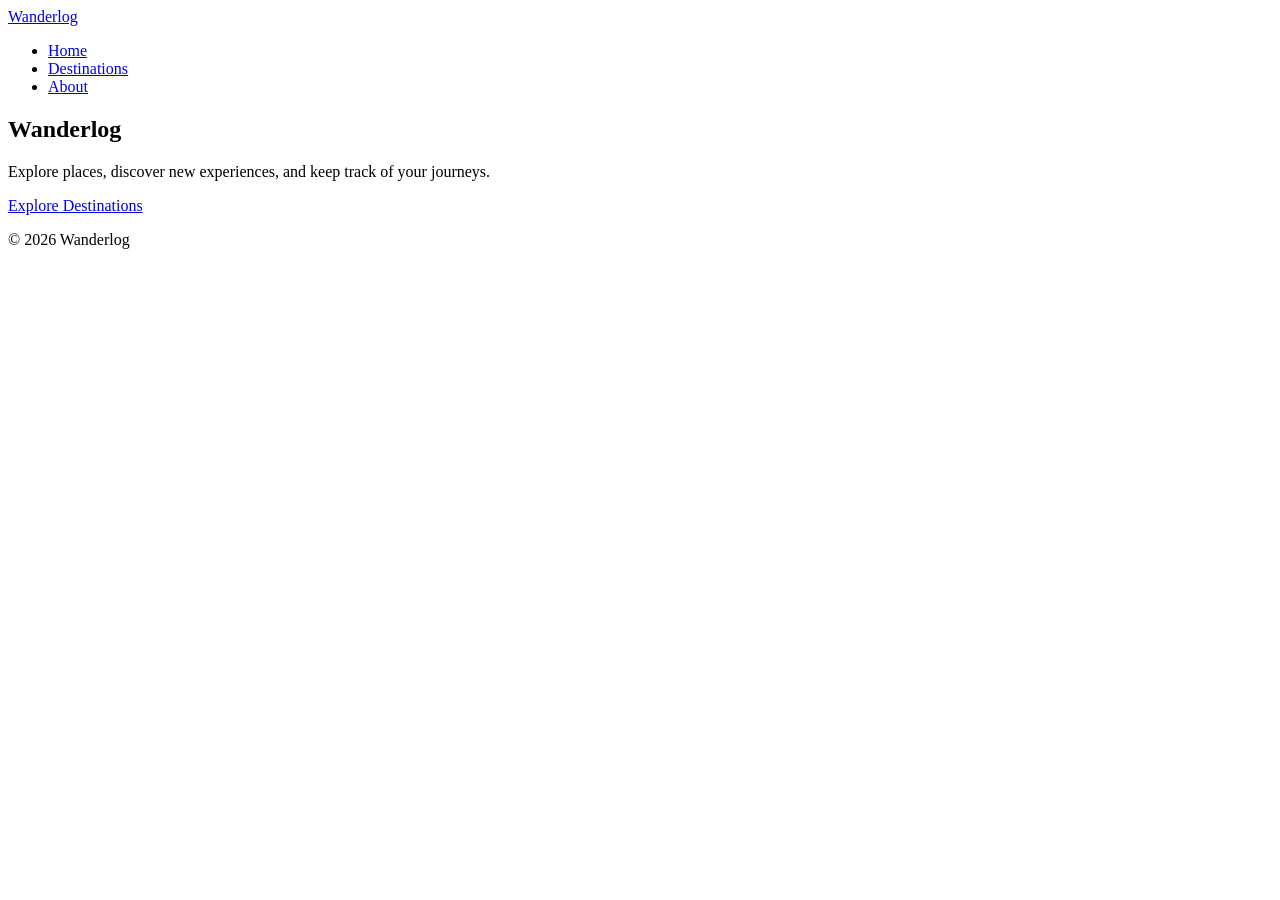
==== index.html @ 20808322 "Create semantic HTML structure" ====
<!DOCTYPE html>
<html lang="en">
<head>
    <meta charset="UTF-8">
    <meta name="viewport" content="width=device-width, initial-scale=1.0">
    <title>Wanderlog</title>

    <link rel="stylesheet" href="style.css">
</head>
<body>

    <header>
        <nav>
            <a href="#">Wanderlog</a>

            <ul>
                <li><a href="#">Home</a></li>
                <li><a href="#">Destinations</a></li>
                <li><a href="#">About</a></li>
            </ul>
        </nav>
    </header>

    <main>

        <section>
            <h1>Wanderlog</h1>

            <p>
                Explore places, discover new experiences,
                and keep track of your journeys.
            </p>

            <a href="#">Explore Destinations</a>
        </section>

    </main>

    <footer>
        <p>&copy; 2026 Wanderlog</p>
    </footer>

</body>
</html>
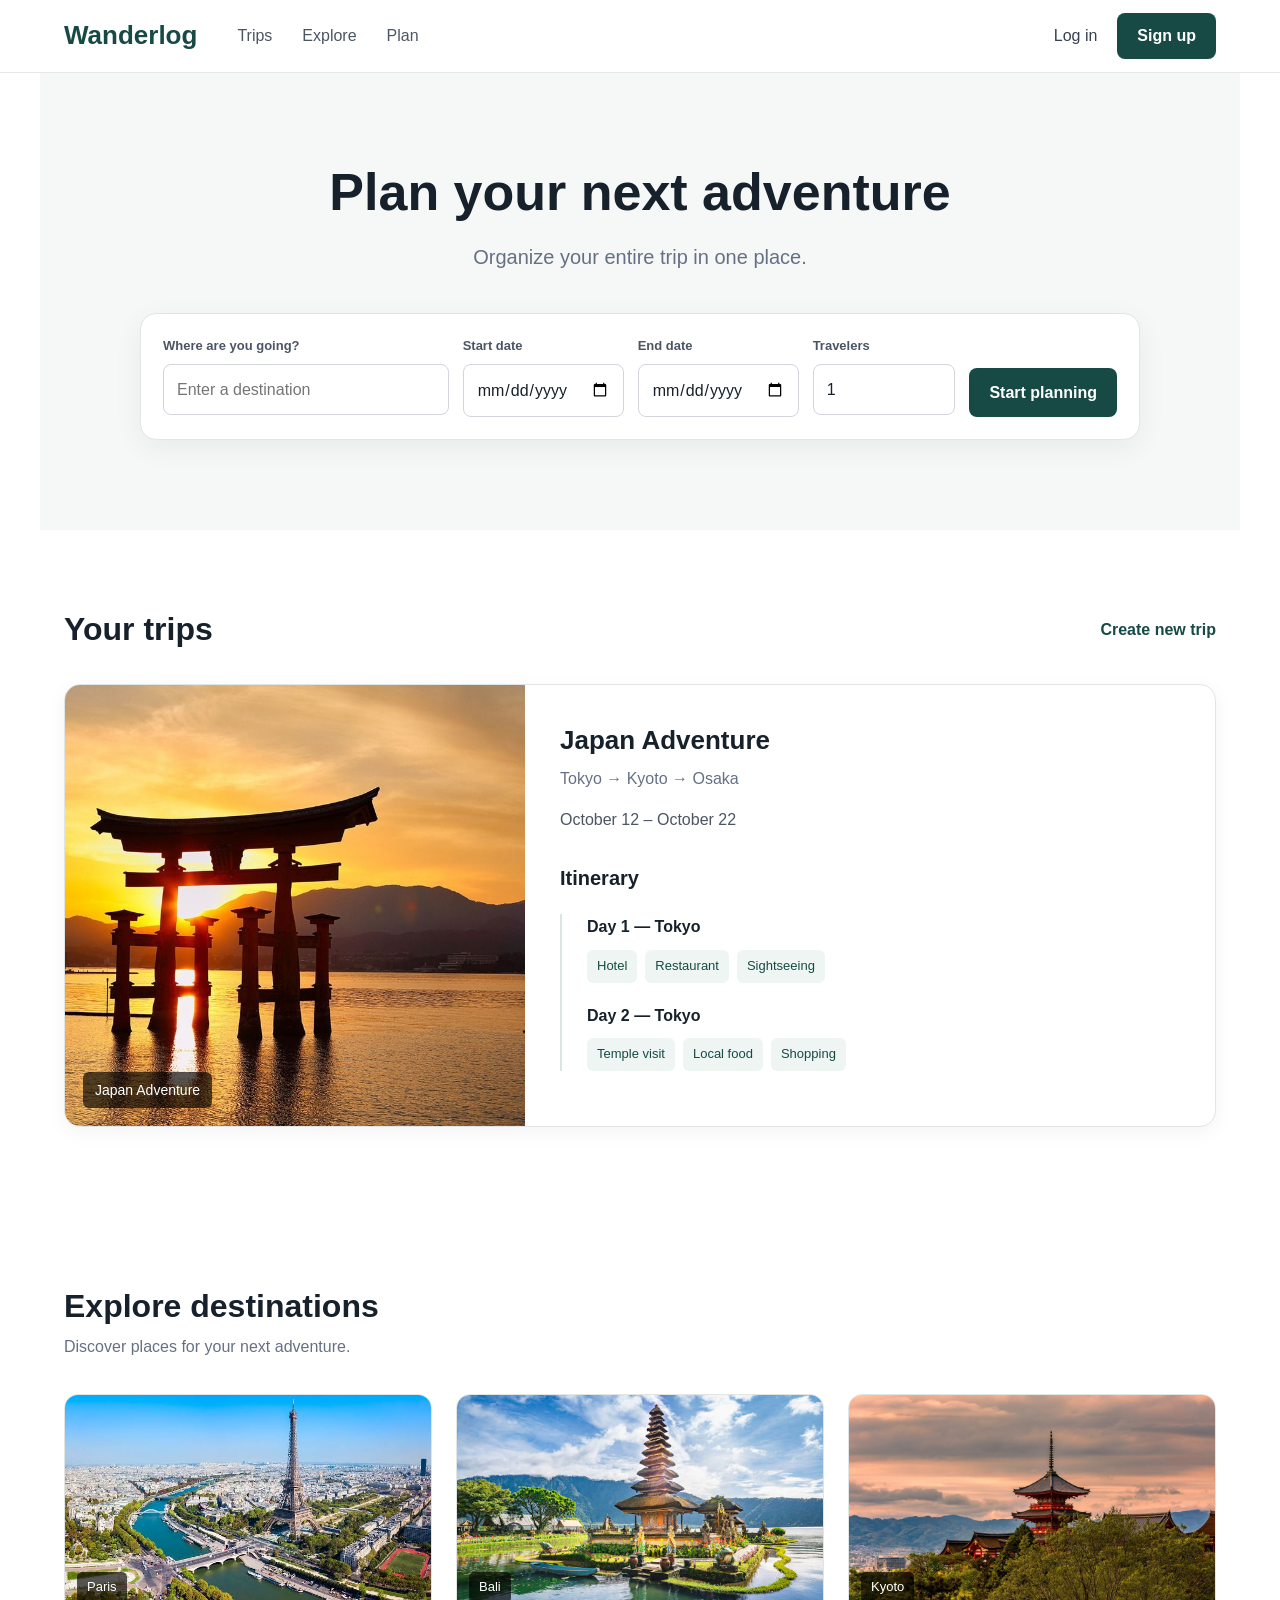
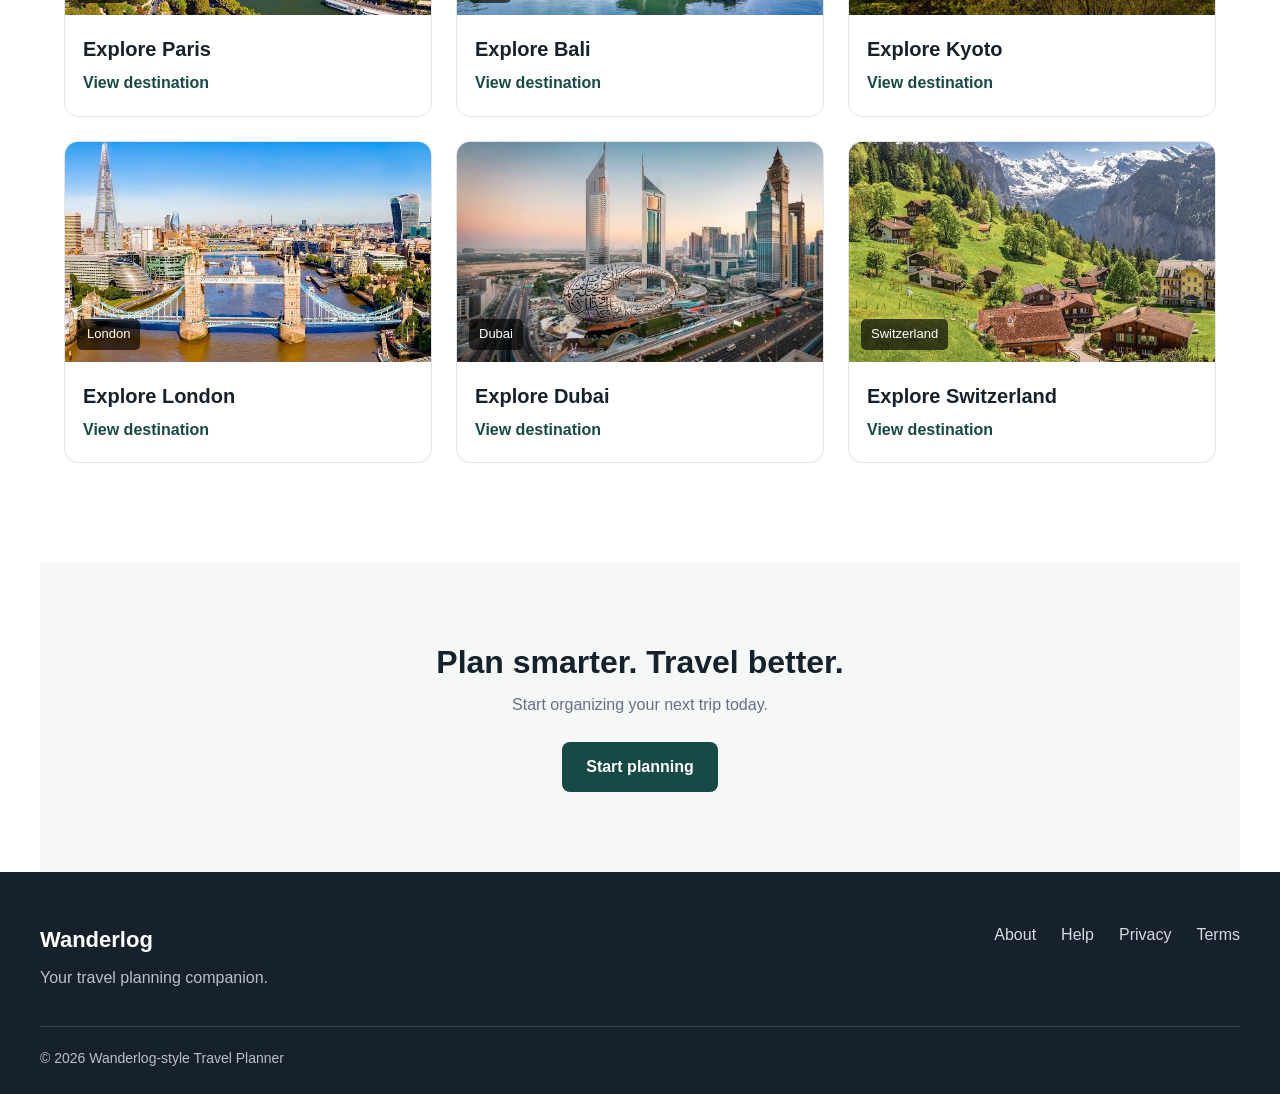
==== commit 998a3f23: "Update homepage HTML CSS and images" ====
--- a/index.html
+++ b/index.html
@@ -3,41 +3,422 @@
 <head>
     <meta charset="UTF-8">
     <meta name="viewport" content="width=device-width, initial-scale=1.0">
-    <title>Wanderlog</title>
-
+
+    <title>Wanderlog - Plan Your Next Adventure</title>
     <link rel="stylesheet" href="style.css">
 </head>
+
 <body>
 
+    <!-- ================= HEADER ================= -->
     <header>
-        <nav>
-            <a href="#">Wanderlog</a>
-
+
+        <nav aria-label="Main navigation">
+
+            <!-- Logo / Brand -->
+            <a href="/" aria-label="Wanderlog Home">
+                Wanderlog
+            </a>
+
+            <!-- Navigation Links -->
             <ul>
-                <li><a href="#">Home</a></li>
-                <li><a href="#">Destinations</a></li>
-                <li><a href="#">About</a></li>
+                <li>
+                    <a href="#trips">Trips</a>
+                </li>
+
+                <li>
+                    <a href="#explore">Explore</a>
+                </li>
+
+                <li>
+                    <a href="#plan">Plan</a>
+                </li>
             </ul>
+
+            <!-- Account Actions -->
+            <div>
+                <a href="#login">Log in</a>
+                <a href="#signup">Sign up</a>
+            </div>
+
         </nav>
+
     </header>
 
+
+    <!-- ================= MAIN CONTENT ================= -->
     <main>
 
-        <section>
-            <h1>Wanderlog</h1>
-
-            <p>
-                Explore places, discover new experiences,
-                and keep track of your journeys.
-            </p>
-
-            <a href="#">Explore Destinations</a>
+        <!-- ================= HERO / TRIP PLANNER ================= -->
+        <section id="plan" aria-labelledby="hero-heading">
+
+            <header>
+                <h1 id="hero-heading">
+                    Plan your next adventure
+                </h1>
+
+                <p>
+                    Organize your entire trip in one place.
+                </p>
+            </header>
+
+
+            <!-- Trip Search / Planning Form -->
+            <form action="#" method="get">
+
+                <div>
+                    <label for="destination">
+                        Where are you going?
+                    </label>
+
+                    <input
+                        type="text"
+                        id="destination"
+                        name="destination"
+                        placeholder="Enter a destination"
+                    >
+                </div>
+
+
+                <div>
+                    <label for="start-date">
+                        Start date
+                    </label>
+
+                    <input
+                        type="date"
+                        id="start-date"
+                        name="start-date"
+                    >
+                </div>
+
+
+                <div>
+                    <label for="end-date">
+                        End date
+                    </label>
+
+                    <input
+                        type="date"
+                        id="end-date"
+                        name="end-date"
+                    >
+                </div>
+
+
+                <div>
+                    <label for="travelers">
+                        Travelers
+                    </label>
+
+                    <input
+                        type="number"
+                        id="travelers"
+                        name="travelers"
+                        min="1"
+                        value="1"
+                    >
+                </div>
+
+
+                <button type="submit">
+                    Start planning
+                </button>
+
+            </form>
+
         </section>
 
+
+        <!-- ================= YOUR TRIPS ================= -->
+        <section id="trips" aria-labelledby="trips-heading">
+
+            <header>
+                <h2 id="trips-heading">
+                    Your trips
+                </h2>
+
+                <a href="#create-trip">
+                    Create new trip
+                </a>
+            </header>
+
+
+            <!-- Trip -->
+            <article>
+
+                <figure>
+                    <img src="japan.jpg" alt="Scenic view of Japan">
+
+                    <figcaption>
+                        Japan Adventure
+                    </figcaption>
+                </figure>
+
+
+                <div>
+
+                    <header>
+                        <h3>
+                            Japan Adventure
+                        </h3>
+
+                        <p>
+                            Tokyo → Kyoto → Osaka
+                        </p>
+                    </header>
+
+
+                    <p>
+                        October 12 – October 22
+                    </p>
+
+
+                    <!-- Itinerary -->
+                    <section aria-labelledby="itinerary-heading">
+
+                        <h4 id="itinerary-heading">
+                            Itinerary
+                        </h4>
+
+
+                        <ol>
+
+                            <li>
+                                <article>
+
+                                    <header>
+                                        <h5>
+                                            Day 1 — Tokyo
+                                        </h5>
+                                    </header>
+
+                                    <ul>
+                                        <li>Hotel</li>
+                                        <li>Restaurant</li>
+                                        <li>Sightseeing</li>
+                                    </ul>
+
+                                </article>
+                            </li>
+
+
+                            <li>
+                                <article>
+
+                                    <header>
+                                        <h5>
+                                            Day 2 — Tokyo
+                                        </h5>
+                                    </header>
+
+                                    <ul>
+                                        <li>Temple visit</li>
+                                        <li>Local food</li>
+                                        <li>Shopping</li>
+                                    </ul>
+
+                                </article>
+                            </li>
+
+                        </ol>
+
+                    </section>
+
+                </div>
+
+            </article>
+
+        </section>
+
+
+        <!-- ================= EXPLORE DESTINATIONS ================= -->
+        <section id="explore" aria-labelledby="explore-heading">
+
+            <header>
+                <h2 id="explore-heading">
+                    Explore destinations
+                </h2>
+
+                <p>
+                    Discover places for your next adventure.
+                </p>
+            </header>
+
+
+            <!-- Destination Cards -->
+            <div>
+
+                <article>
+
+                    <figure>
+                        <img
+                            src="paris.jpeg"
+                            alt="Eiffel Tower in Paris"
+                        >
+
+                        <figcaption>
+                            Paris
+                        </figcaption>
+                    </figure>
+
+                    <h3>
+                        Explore Paris
+                    </h3>
+
+                    <a href="#paris">
+                        View destination
+                    </a>
+
+                </article>
+
+
+                <article>
+
+                    <figure>
+                        <img
+                            src="bali.jpg"
+                            alt="Beach scenery in Bali"
+                        >
+
+                        <figcaption>
+                            Bali
+                        </figcaption>
+                    </figure>
+
+                    <h3>
+                        Explore Bali
+                    </h3>
+
+                    <a href="#bali">
+                        View destination
+                    </a>
+
+                </article>
+
+
+                <article>
+
+                    <figure>
+                        <img
+                            src="kyoto.webp"
+                            alt="Traditional scenery in Kyoto"
+                        >
+
+                        <figcaption>
+                            Kyoto
+                        </figcaption>
+                    </figure>
+
+                    <h3>
+                        Explore Kyoto
+                    </h3>
+
+                    <a href="#kyoto">
+                        View destination
+                    </a>
+
+                </article>
+
+                <article>
+                    <figure>
+                        <img src="london.jpeg" alt="London city">
+                        <figcaption>London</figcaption>
+                    </figure>
+                    <h3>Explore London</h3>
+                    <a href="#london">View destination</a>
+                </article>
+
+                <article>
+                    <figure>
+                        <img src="dubai.jpeg" alt="Dubai skyline">
+                        <figcaption>Dubai</figcaption>
+                    </figure>
+                    <h3>Explore Dubai</h3>
+                    <a href="#dubai">View destination</a>
+                </article>
+
+                <article>
+                    <figure>
+                        <img src="switzerland.jpeg" alt="Swiss mountains">
+                        <figcaption>Switzerland</figcaption>
+                    </figure>
+                    <h3>Explore Switzerland</h3>
+                    <a href="#switzerland">View destination</a>
+                </article>
+
+            </div>
+
+        </section>
+
+
+        <!-- ================= CALL TO ACTION ================= -->
+        <section aria-labelledby="cta-heading">
+
+            <header>
+                <h2 id="cta-heading">
+                    Plan smarter. Travel better.
+                </h2>
+
+                <p>
+                    Start organizing your next trip today.
+                </p>
+            </header>
+
+            <a href="#plan">
+                Start planning
+            </a>
+
+        </section>
+
     </main>
 
+
+    <!-- ================= FOOTER ================= -->
     <footer>
-        <p>&copy; 2026 Wanderlog</p>
+
+        <div>
+
+            <section aria-labelledby="footer-about">
+                <h2 id="footer-about">
+                    Wanderlog
+                </h2>
+
+                <p>
+                    Your travel planning companion.
+                </p>
+            </section>
+
+
+            <nav aria-label="Footer navigation">
+
+                <ul>
+                    <li>
+                        <a href="#about">About</a>
+                    </li>
+
+                    <li>
+                        <a href="#help">Help</a>
+                    </li>
+
+                    <li>
+                        <a href="#privacy">Privacy</a>
+                    </li>
+
+                    <li>
+                        <a href="#terms">Terms</a>
+                    </li>
+                </ul>
+
+            </nav>
+
+        </div>
+
+
+        <p>
+            &copy; 2026 Wanderlog-style Travel Planner
+        </p>
+
     </footer>
 
 </body>
--- a/style.css
+++ b/style.css
@@ -0,0 +1,633 @@
+/* =========================================
+   RESET & GLOBAL STYLES
+========================================= */
+
+* {
+    margin: 0;
+    padding: 0;
+    box-sizing: border-box;
+}
+
+html {
+    scroll-behavior: smooth;
+}
+
+body {
+    font-family: Arial, Helvetica, sans-serif;
+    line-height: 1.6;
+    color: #17212b;
+    background-color: #ffffff;
+}
+
+a {
+    color: inherit;
+    text-decoration: none;
+}
+
+img {
+    display: block;
+    width: 100%;
+}
+
+ul,
+ol {
+    list-style: none;
+}
+
+button,
+input {
+    font: inherit;
+}
+
+
+/* =========================================
+   HEADER
+========================================= */
+
+body > header {
+    border-bottom: 1px solid #e5e7eb;
+    background-color: #ffffff;
+}
+
+body > header nav {
+    max-width: 1200px;
+    margin: 0 auto;
+    min-height: 72px;
+
+    display: flex;
+    align-items: center;
+    gap: 40px;
+
+    padding: 0 24px;
+}
+
+body > header nav > a:first-child {
+    font-size: 26px;
+    font-weight: 700;
+    color: #174a45;
+}
+
+body > header nav ul {
+    display: flex;
+    gap: 30px;
+    margin-right: auto;
+}
+
+body > header nav ul a {
+    color: #4b5563;
+    font-weight: 500;
+}
+
+body > header nav ul a:hover {
+    color: #174a45;
+}
+
+body > header nav > div {
+    display: flex;
+    align-items: center;
+    gap: 20px;
+}
+
+body > header nav > div a:first-child {
+    color: #374151;
+    font-weight: 500;
+}
+
+body > header nav > div a:last-child {
+    background-color: #174a45;
+    color: white;
+
+    padding: 10px 20px;
+    border-radius: 8px;
+
+    font-weight: 600;
+}
+
+body > header nav > div a:last-child:hover {
+    background-color: #103a36;
+}
+
+
+/* =========================================
+   MAIN
+========================================= */
+
+main {
+    max-width: 1200px;
+    margin: 0 auto;
+}
+
+main > section {
+    padding: 80px 24px;
+}
+
+
+/* =========================================
+   HERO SECTION
+========================================= */
+
+#plan {
+    text-align: center;
+    background-color: #f5f8f7;
+
+    margin-top: 0;
+    max-width: none;
+    padding: 90px 24px;
+}
+
+#plan > header {
+    max-width: 700px;
+    margin: 0 auto 40px;
+}
+
+#hero-heading {
+    font-size: 52px;
+    line-height: 1.15;
+    margin-bottom: 18px;
+    color: #17212b;
+}
+
+#plan > header p {
+    font-size: 20px;
+    color: #667085;
+}
+
+
+/* =========================================
+   PLANNER FORM
+========================================= */
+
+#plan form {
+    max-width: 1000px;
+    margin: 0 auto;
+
+    background-color: #ffffff;
+    border: 1px solid #e1e5e4;
+    border-radius: 16px;
+
+    padding: 22px;
+
+    display: grid;
+    grid-template-columns: 2fr 1fr 1fr 1fr auto;
+    gap: 14px;
+
+    text-align: left;
+
+    box-shadow: 0 8px 30px rgba(0, 0, 0, 0.06);
+}
+
+#plan form > div {
+    display: flex;
+    flex-direction: column;
+    gap: 7px;
+}
+
+#plan label {
+    font-size: 13px;
+    font-weight: 600;
+    color: #4b5563;
+}
+
+#plan input {
+    width: 100%;
+    border: 1px solid #d1d5db;
+    border-radius: 8px;
+
+    padding: 12px 13px;
+
+    background-color: #ffffff;
+    color: #17212b;
+
+    outline: none;
+}
+
+#plan input:focus {
+    border-color: #174a45;
+}
+
+#plan button {
+    align-self: end;
+
+    border: none;
+    border-radius: 8px;
+
+    padding: 12px 20px;
+
+    background-color: #174a45;
+    color: #ffffff;
+
+    font-weight: 600;
+    cursor: pointer;
+}
+
+#plan button:hover {
+    background-color: #103a36;
+}
+
+
+/* =========================================
+   SECTION HEADERS
+========================================= */
+
+#trips > header,
+#explore > header {
+    display: flex;
+    justify-content: space-between;
+    align-items: center;
+
+    margin-bottom: 35px;
+}
+
+#trips h2,
+#explore h2,
+#cta-heading {
+    font-size: 32px;
+    line-height: 1.2;
+}
+
+#trips > header a {
+    color: #174a45;
+    font-weight: 600;
+}
+
+
+/* =========================================
+   YOUR TRIP CARD
+========================================= */
+
+#trips > article {
+    display: grid;
+    grid-template-columns: 40% 60%;
+
+    overflow: hidden;
+
+    background-color: #ffffff;
+
+    border: 1px solid #e1e5e4;
+    border-radius: 16px;
+
+    box-shadow: 0 5px 20px rgba(0, 0, 0, 0.05);
+}
+
+#trips figure {
+    height: 100%;
+    min-height: 350px;
+    position: relative;
+}
+
+#trips figure img {
+    height: 100%;
+    object-fit: cover;
+}
+
+#trips figure figcaption {
+    position: absolute;
+    bottom: 18px;
+    left: 18px;
+
+    background-color: rgba(0, 0, 0, 0.65);
+    color: #ffffff;
+
+    padding: 7px 12px;
+    border-radius: 6px;
+
+    font-size: 14px;
+}
+
+
+/* Trip information */
+
+#trips > article > div {
+    padding: 35px;
+}
+
+#trips h3 {
+    font-size: 26px;
+    margin-bottom: 5px;
+}
+
+#trips > article > div > header p {
+    color: #667085;
+}
+
+#trips > article > div > p {
+    margin-top: 15px;
+    color: #4b5563;
+}
+
+
+/* =========================================
+   ITINERARY
+========================================= */
+
+#trips section {
+    margin-top: 30px;
+}
+
+#trips h4 {
+    font-size: 20px;
+    margin-bottom: 20px;
+}
+
+#trips ol {
+    border-left: 2px solid #dce5e2;
+    padding-left: 25px;
+}
+
+#trips ol > li {
+    margin-bottom: 20px;
+}
+
+#trips h5 {
+    font-size: 16px;
+    margin-bottom: 10px;
+}
+
+#trips ol ul {
+    display: flex;
+    flex-wrap: wrap;
+    gap: 8px;
+}
+
+#trips ol ul li {
+    background-color: #eef5f3;
+    color: #174a45;
+
+    padding: 6px 10px;
+    border-radius: 6px;
+
+    font-size: 13px;
+}
+
+
+/* =========================================
+   EXPLORE DESTINATIONS
+========================================= */
+
+#explore > header {
+    display: block;
+}
+
+#explore > header p {
+    margin-top: 8px;
+    color: #667085;
+}
+
+#explore > div {
+    display: grid;
+    grid-template-columns: repeat(3, 1fr);
+    gap: 24px;
+}
+
+#explore article {
+    overflow: hidden;
+
+    background-color: #ffffff;
+
+    border: 1px solid #e1e5e4;
+    border-radius: 14px;
+
+    transition: transform 0.2s ease, box-shadow 0.2s ease;
+}
+
+#explore article:hover {
+    transform: translateY(-5px);
+
+    box-shadow: 0 10px 25px rgba(0, 0, 0, 0.08);
+}
+
+#explore figure {
+    height: 220px;
+    position: relative;
+}
+
+#explore figure img {
+    height: 100%;
+    object-fit: cover;
+}
+
+#explore figure figcaption {
+    position: absolute;
+    bottom: 12px;
+    left: 12px;
+
+    background-color: rgba(0, 0, 0, 0.65);
+    color: #ffffff;
+
+    padding: 5px 10px;
+    border-radius: 5px;
+
+    font-size: 13px;
+}
+
+#explore article h3 {
+    padding: 18px 18px 5px;
+    font-size: 20px;
+}
+
+#explore article a {
+    display: inline-block;
+
+    margin: 0 18px 20px;
+
+    color: #174a45;
+    font-weight: 600;
+}
+
+
+/* =========================================
+   CALL TO ACTION
+========================================= */
+
+main > section[aria-labelledby="cta-heading"] {
+    text-align: center;
+
+    background-color: #f5f8f7;
+
+    margin-top: 20px;
+}
+
+main > section[aria-labelledby="cta-heading"] header {
+    max-width: 600px;
+    margin: 0 auto 25px;
+}
+
+main > section[aria-labelledby="cta-heading"] p {
+    margin-top: 10px;
+    color: #667085;
+}
+
+main > section[aria-labelledby="cta-heading"] > a {
+    display: inline-block;
+
+    background-color: #174a45;
+    color: #ffffff;
+
+    padding: 12px 24px;
+    border-radius: 8px;
+
+    font-weight: 600;
+}
+
+main > section[aria-labelledby="cta-heading"] > a:hover {
+    background-color: #103a36;
+}
+
+
+/* =========================================
+   FOOTER
+========================================= */
+
+body > footer {
+    background-color: #17212b;
+    color: #ffffff;
+
+    padding: 50px 24px 25px;
+}
+
+body > footer > div {
+    max-width: 1200px;
+    margin: 0 auto;
+
+    display: flex;
+    justify-content: space-between;
+    gap: 40px;
+}
+
+body > footer h2 {
+    font-size: 22px;
+    margin-bottom: 8px;
+}
+
+body > footer p {
+    color: #b8c0c8;
+}
+
+body > footer nav ul {
+    display: flex;
+    gap: 25px;
+}
+
+body > footer nav a {
+    color: #d5dbe0;
+}
+
+body > footer nav a:hover {
+    color: #ffffff;
+}
+
+body > footer > p {
+    max-width: 1200px;
+    margin: 35px auto 0;
+
+    padding-top: 20px;
+
+    border-top: 1px solid #34404a;
+
+    font-size: 14px;
+}
+
+
+/* =========================================
+   TABLET
+========================================= */
+
+@media (max-width: 900px) {
+
+    body > header nav {
+        gap: 20px;
+    }
+
+    #plan form {
+        grid-template-columns: 1fr 1fr;
+    }
+
+    #plan button {
+        width: 100%;
+    }
+
+    #trips > article {
+        grid-template-columns: 1fr;
+    }
+
+    #trips figure {
+        min-height: 280px;
+    }
+
+    #explore > div {
+        grid-template-columns: repeat(2, 1fr);
+    }
+}
+
+
+/* =========================================
+   MOBILE
+========================================= */
+
+@media (max-width: 600px) {
+
+    body > header nav {
+        flex-wrap: wrap;
+        padding: 15px 20px;
+    }
+
+    body > header nav ul {
+        order: 3;
+        width: 100%;
+        justify-content: center;
+        gap: 20px;
+    }
+
+    body > header nav > div {
+        margin-left: auto;
+    }
+
+    #plan {
+        padding: 60px 18px;
+    }
+
+    #hero-heading {
+        font-size: 38px;
+    }
+
+    #plan > header p {
+        font-size: 17px;
+    }
+
+    #plan form {
+        grid-template-columns: 1fr;
+        padding: 18px;
+    }
+
+    main > section {
+        padding: 55px 18px;
+    }
+
+    #trips > header {
+        align-items: flex-start;
+        gap: 15px;
+    }
+
+    #trips h2,
+    #explore h2,
+    #cta-heading {
+        font-size: 27px;
+    }
+
+    #trips > article > div {
+        padding: 25px;
+    }
+
+    #explore > div {
+        grid-template-columns: 1fr;
+    }
+
+    body > footer > div {
+        flex-direction: column;
+    }
+
+    body > footer nav ul {
+        flex-direction: column;
+        gap: 12px;
+    }
+}
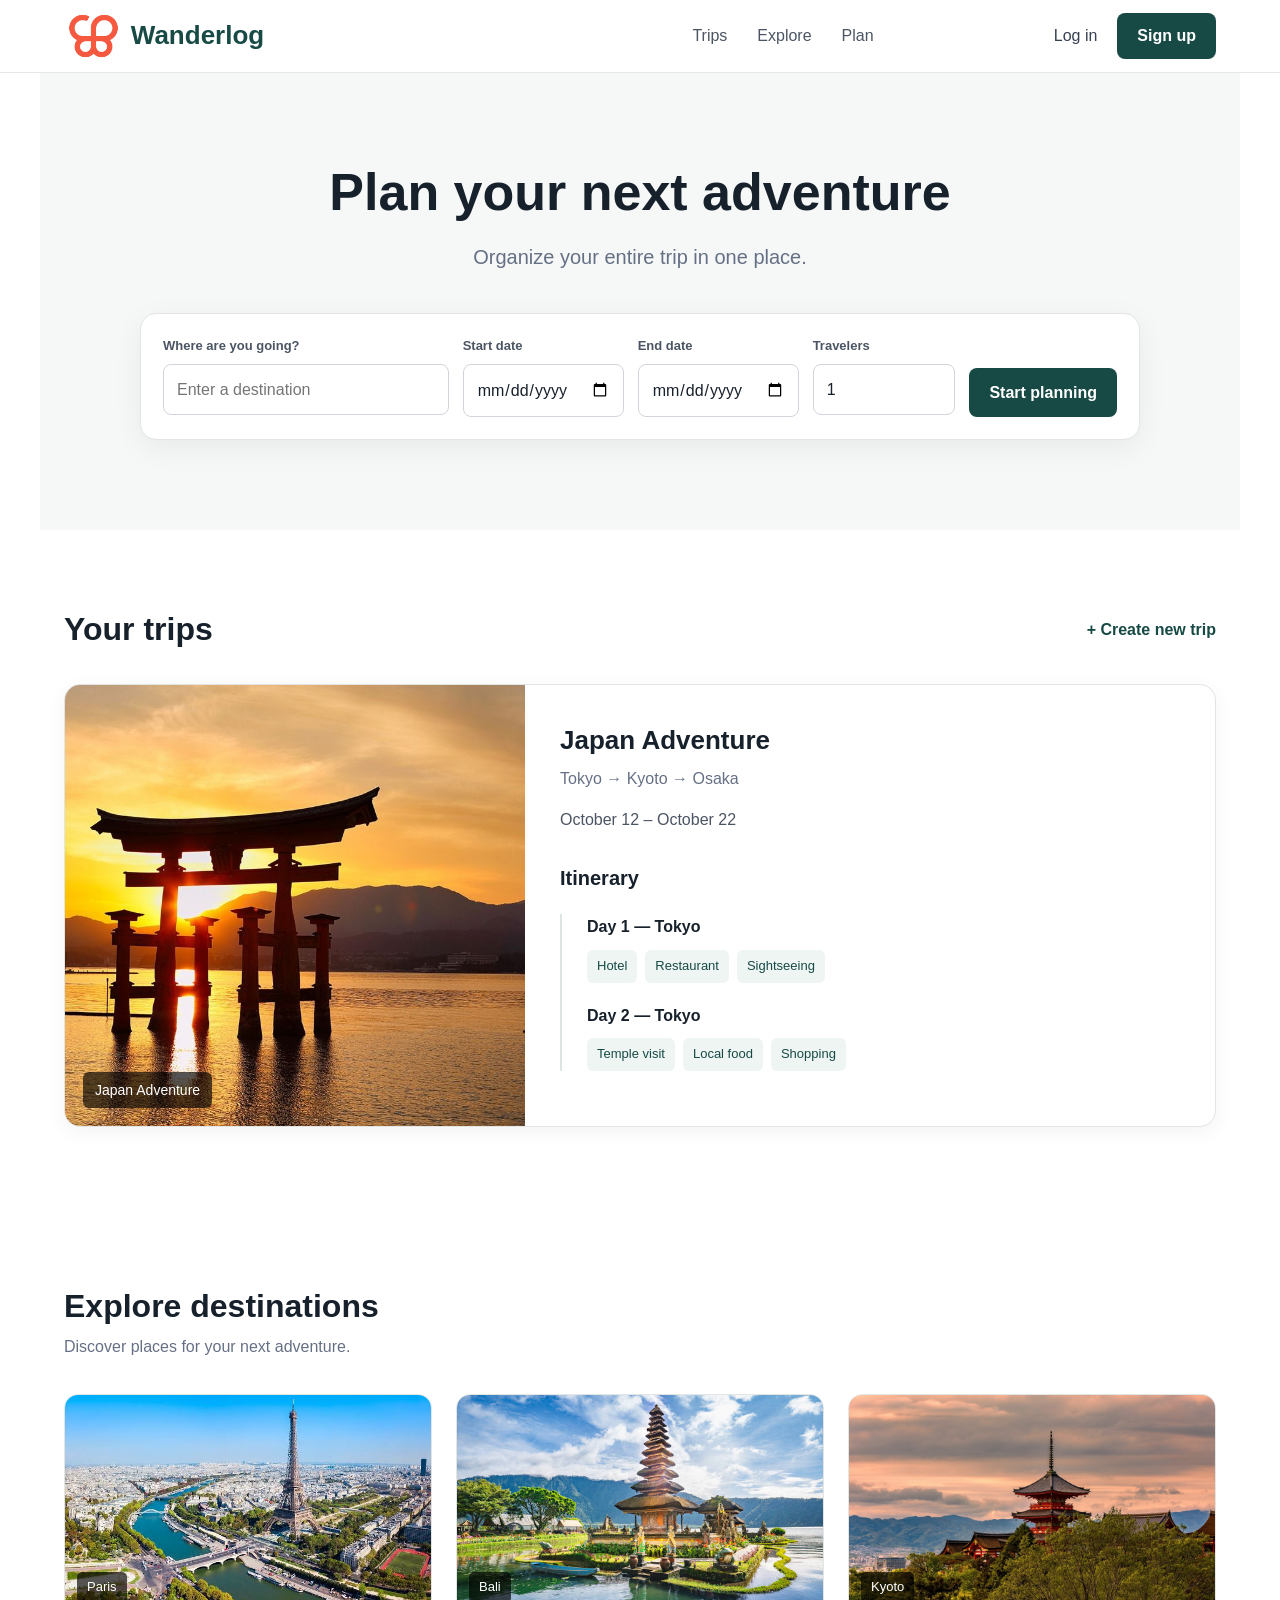
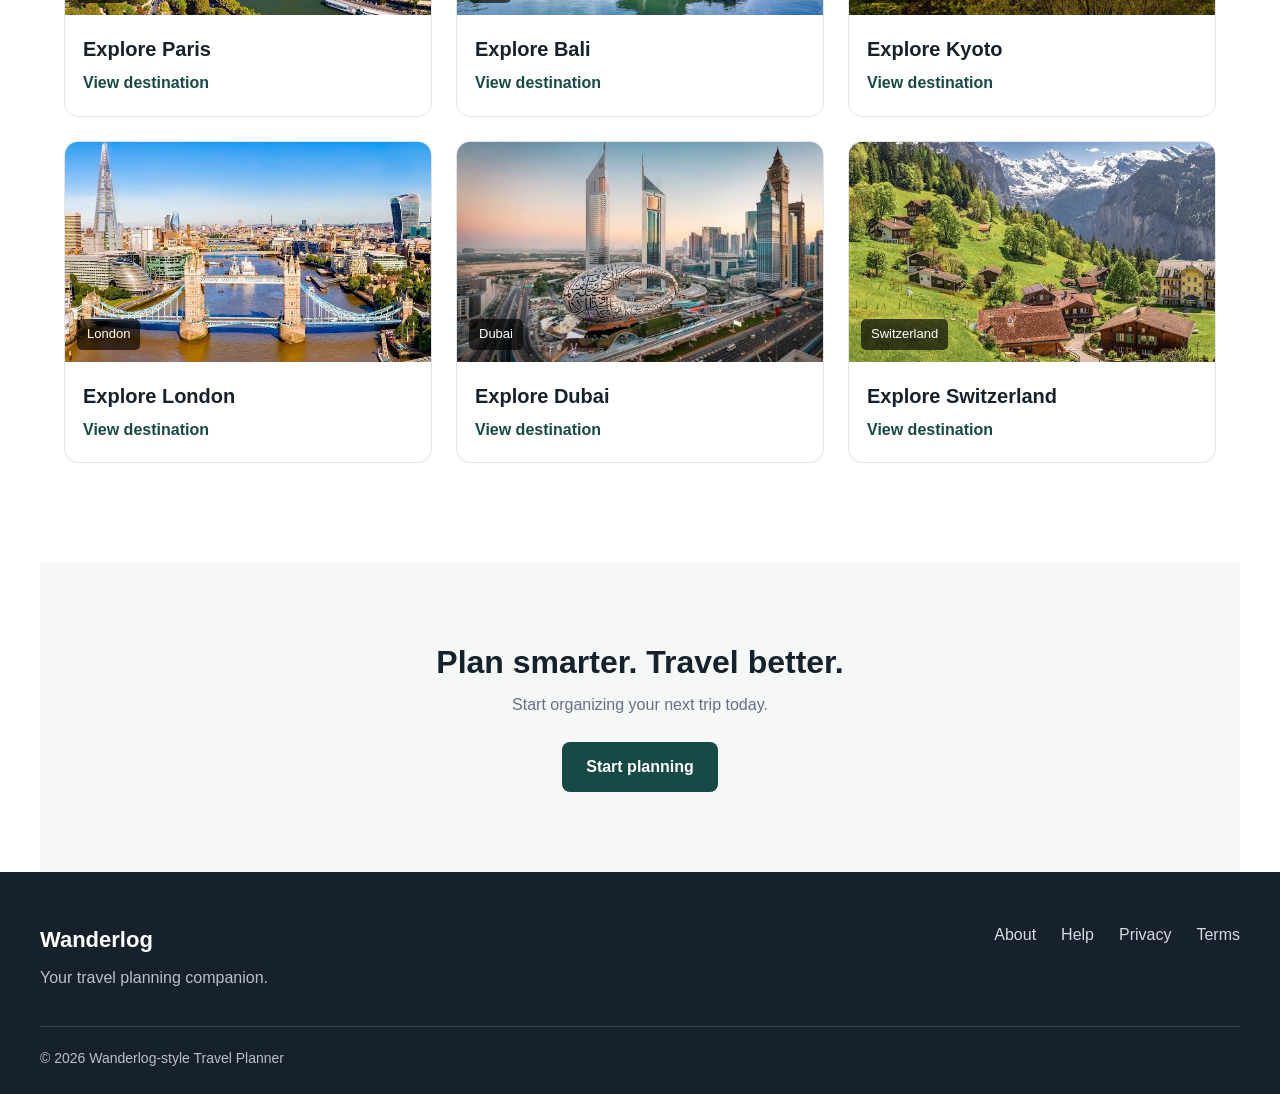
==== commit 3560a002: "Complete Wanderlog homepage" ====
--- a/index.html
+++ b/index.html
@@ -1,27 +1,26 @@
 <!DOCTYPE html>
 <html lang="en">
+
 <head>
     <meta charset="UTF-8">
     <meta name="viewport" content="width=device-width, initial-scale=1.0">
 
     <title>Wanderlog - Plan Your Next Adventure</title>
+
     <link rel="stylesheet" href="style.css">
 </head>
 
 <body>
 
-    <!-- ================= HEADER ================= -->
     <header>
-
         <nav aria-label="Main navigation">
 
-            <!-- Logo / Brand -->
-            <a href="/" aria-label="Wanderlog Home">
-                Wanderlog
+            <a href="/" class="logo" aria-label="Wanderlog Home">
+                <img src="images.jpeg" alt="">
+                <span>Wanderlog</span>
             </a>
 
-            <!-- Navigation Links -->
-            <ul>
+            <ul class="main-nav">
                 <li>
                     <a href="#trips">Trips</a>
                 </li>
@@ -35,21 +34,17 @@
                 </li>
             </ul>
 
-            <!-- Account Actions -->
-            <div>
+            <div class="account-actions">
                 <a href="#login">Log in</a>
                 <a href="#signup">Sign up</a>
             </div>
 
         </nav>
-
     </header>
 
 
-    <!-- ================= MAIN CONTENT ================= -->
     <main>
 
-        <!-- ================= HERO / TRIP PLANNER ================= -->
         <section id="plan" aria-labelledby="hero-heading">
 
             <header>
@@ -62,9 +57,7 @@
                 </p>
             </header>
 
-
-            <!-- Trip Search / Planning Form -->
-            <form action="#" method="get">
+            <form id="planner-form">
 
                 <div>
                     <label for="destination">
@@ -79,7 +72,6 @@
                     >
                 </div>
 
-
                 <div>
                     <label for="start-date">
                         Start date
@@ -92,7 +84,6 @@
                     >
                 </div>
 
-
                 <div>
                     <label for="end-date">
                         End date
@@ -104,7 +95,6 @@
                         name="end-date"
                     >
                 </div>
-
 
                 <div>
                     <label for="travelers">
@@ -120,7 +110,6 @@
                     >
                 </div>
 
-
                 <button type="submit">
                     Start planning
                 </button>
@@ -130,33 +119,39 @@
         </section>
 
 
-        <!-- ================= YOUR TRIPS ================= -->
         <section id="trips" aria-labelledby="trips-heading">
 
-            <header>
+            <header class="section-header">
+
                 <h2 id="trips-heading">
                     Your trips
                 </h2>
 
-                <a href="#create-trip">
-                    Create new trip
-                </a>
+                <button
+                    type="button"
+                    id="open-trip-form"
+                    class="create-trip-button"
+                >
+                    + Create new trip
+                </button>
+
             </header>
 
 
-            <!-- Trip -->
-            <article>
+            <article class="trip-card">
 
                 <figure>
-                    <img src="japan.jpg" alt="Scenic view of Japan">
+                    <img
+                        src="japan.jpg"
+                        alt="Scenic view of Japan"
+                    >
 
                     <figcaption>
                         Japan Adventure
                     </figcaption>
                 </figure>
 
-
-                <div>
+                <div class="trip-information">
 
                     <header>
                         <h3>
@@ -168,30 +163,27 @@
                         </p>
                     </header>
 
-
-                    <p>
+                    <p class="trip-date">
                         October 12 – October 22
                     </p>
 
-
-                    <!-- Itinerary -->
-                    <section aria-labelledby="itinerary-heading">
+                    <section
+                        class="itinerary"
+                        aria-labelledby="itinerary-heading"
+                    >
 
                         <h4 id="itinerary-heading">
                             Itinerary
                         </h4>
 
-
                         <ol>
 
                             <li>
                                 <article>
 
-                                    <header>
-                                        <h5>
-                                            Day 1 — Tokyo
-                                        </h5>
-                                    </header>
+                                    <h5>
+                                        Day 1 — Tokyo
+                                    </h5>
 
                                     <ul>
                                         <li>Hotel</li>
@@ -202,15 +194,12 @@
                                 </article>
                             </li>
 
-
                             <li>
                                 <article>
 
-                                    <header>
-                                        <h5>
-                                            Day 2 — Tokyo
-                                        </h5>
-                                    </header>
+                                    <h5>
+                                        Day 2 — Tokyo
+                                    </h5>
 
                                     <ul>
                                         <li>Temple visit</li>
@@ -232,10 +221,10 @@
         </section>
 
 
-        <!-- ================= EXPLORE DESTINATIONS ================= -->
         <section id="explore" aria-labelledby="explore-heading">
 
-            <header>
+            <header class="explore-header">
+
                 <h2 id="explore-heading">
                     Explore destinations
                 </h2>
@@ -243,13 +232,13 @@
                 <p>
                     Discover places for your next adventure.
                 </p>
+
             </header>
 
 
-            <!-- Destination Cards -->
-            <div>
-
-                <article>
+            <div class="destination-grid">
+
+                <article class="destination-card">
 
                     <figure>
                         <img
@@ -273,7 +262,7 @@
                 </article>
 
 
-                <article>
+                <article class="destination-card">
 
                     <figure>
                         <img
@@ -297,7 +286,7 @@
                 </article>
 
 
-                <article>
+                <article class="destination-card">
 
                     <figure>
                         <img
@@ -320,31 +309,77 @@
 
                 </article>
 
-                <article>
+
+                <article class="destination-card">
+
                     <figure>
-                        <img src="london.jpeg" alt="London city">
-                        <figcaption>London</figcaption>
+                        <img
+                            src="london.jpeg"
+                            alt="London city"
+                        >
+
+                        <figcaption>
+                            London
+                        </figcaption>
                     </figure>
-                    <h3>Explore London</h3>
-                    <a href="#london">View destination</a>
+
+                    <h3>
+                        Explore London
+                    </h3>
+
+                    <a href="#london">
+                        View destination
+                    </a>
+
                 </article>
 
-                <article>
+
+                <article class="destination-card">
+
                     <figure>
-                        <img src="dubai.jpeg" alt="Dubai skyline">
-                        <figcaption>Dubai</figcaption>
+                        <img
+                            src="dubai.jpeg"
+                            alt="Dubai skyline"
+                        >
+
+                        <figcaption>
+                            Dubai
+                        </figcaption>
                     </figure>
-                    <h3>Explore Dubai</h3>
-                    <a href="#dubai">View destination</a>
+
+                    <h3>
+                        Explore Dubai
+                    </h3>
+
+                    <a href="#dubai">
+                        View destination
+                    </a>
+
                 </article>
 
-                <article>
+
+                <article class="destination-card">
+
                     <figure>
-                        <img src="switzerland.jpeg" alt="Swiss mountains">
-                        <figcaption>Switzerland</figcaption>
+                        <img
+                            src="switzerland.jpeg"
+                            alt="Swiss mountains"
+                        >
+
+                        <figcaption>
+                            Switzerland
+                        </figcaption>
+
                     </figure>
-                    <h3>Explore Switzerland</h3>
-                    <a href="#switzerland">View destination</a>
+
+                    <h3>
+                        Explore Switzerland
+                    </h3>
+
+                    <a href="#switzerland">
+                        View destination
+                    </a>
+
                 </article>
 
             </div>
@@ -352,10 +387,13 @@
         </section>
 
 
-        <!-- ================= CALL TO ACTION ================= -->
-        <section aria-labelledby="cta-heading">
+        <section
+            class="call-to-action"
+            aria-labelledby="cta-heading"
+        >
 
             <header>
+
                 <h2 id="cta-heading">
                     Plan smarter. Travel better.
                 </h2>
@@ -363,6 +401,7 @@
                 <p>
                     Start organizing your next trip today.
                 </p>
+
             </header>
 
             <a href="#plan">
@@ -371,22 +410,156 @@
 
         </section>
 
+
+        <section
+            id="trip-modal"
+            class="modal"
+            aria-labelledby="create-trip-heading"
+            hidden
+        >
+
+            <div class="modal-content">
+
+                <button
+                    type="button"
+                    id="close-trip-form"
+                    class="close-button"
+                    aria-label="Close"
+                >
+                    &times;
+                </button>
+
+
+                <header>
+
+                    <h2 id="create-trip-heading">
+                        Create a new trip
+                    </h2>
+
+                    <p>
+                        Add your trip details and start planning your adventure.
+                    </p>
+
+                </header>
+
+
+                <form id="trip-form">
+
+                    <div>
+                        <label for="trip-name">
+                            Trip name
+                        </label>
+
+                        <input
+                            type="text"
+                            id="trip-name"
+                            name="trip-name"
+                            placeholder="e.g. Japan Adventure"
+                            required
+                        >
+                    </div>
+
+
+                    <div>
+                        <label for="trip-destination">
+                            Destination
+                        </label>
+
+                        <input
+                            type="text"
+                            id="trip-destination"
+                            name="trip-destination"
+                            placeholder="e.g. Tokyo, Japan"
+                            required
+                        >
+                    </div>
+
+
+                    <div>
+                        <label for="trip-start">
+                            Start date
+                        </label>
+
+                        <input
+                            type="date"
+                            id="trip-start"
+                            name="trip-start"
+                            required
+                        >
+                    </div>
+
+
+                    <div>
+                        <label for="trip-end">
+                            End date
+                        </label>
+
+                        <input
+                            type="date"
+                            id="trip-end"
+                            name="trip-end"
+                            required
+                        >
+                    </div>
+
+
+                    <div>
+                        <label for="trip-travelers">
+                            Number of travelers
+                        </label>
+
+                        <input
+                            type="number"
+                            id="trip-travelers"
+                            name="trip-travelers"
+                            min="1"
+                            value="1"
+                            required
+                        >
+                    </div>
+
+
+                    <div>
+                        <label for="trip-details">
+                            Trip details
+                        </label>
+
+                        <textarea
+                            id="trip-details"
+                            name="trip-details"
+                            rows="5"
+                            placeholder="Add hotels, places to visit, restaurants, activities..."
+                        ></textarea>
+                    </div>
+
+
+                    <button type="submit">
+                        Create trip
+                    </button>
+
+                </form>
+
+            </div>
+
+        </section>
+
     </main>
 
 
-    <!-- ================= FOOTER ================= -->
     <footer>
 
-        <div>
-
-            <section aria-labelledby="footer-about">
-                <h2 id="footer-about">
+        <div class="footer-content">
+
+            <section>
+
+                <h2>
                     Wanderlog
                 </h2>
 
                 <p>
                     Your travel planning companion.
                 </p>
+
             </section>
 
 
@@ -415,11 +588,15 @@
         </div>
 
 
-        <p>
+        <p class="copyright">
             &copy; 2026 Wanderlog-style Travel Planner
         </p>
 
     </footer>
 
+
+    <script src="script.js"></script>
+
 </body>
+
 </html>
--- a/style.css
+++ b/style.css
@@ -1,7 +1,3 @@
-/* =========================================
-   RESET & GLOBAL STYLES
-========================================= */
-
 * {
     margin: 0;
     padding: 0;
@@ -26,7 +22,8 @@
 
 img {
     display: block;
-    width: 100%;
+    width: 10%;
+    height: auto;
 }
 
 ul,
@@ -35,14 +32,11 @@
 }
 
 button,
-input {
+input,
+textarea {
     font: inherit;
 }
 
-
-/* =========================================
-   HEADER
-========================================= */
 
 body > header {
     border-bottom: 1px solid #e5e7eb;
@@ -51,66 +45,77 @@
 
 body > header nav {
     max-width: 1200px;
+    min-height: 72px;
     margin: 0 auto;
-    min-height: 72px;
+    padding: 0 24px;
 
     display: flex;
     align-items: center;
     gap: 40px;
-
-    padding: 0 24px;
-}
-
-body > header nav > a:first-child {
+}
+
+.logo {
+    display: flex;
+    align-items: center;
+    gap: 8px;
+
     font-size: 26px;
     font-weight: 700;
     color: #174a45;
 }
 
-body > header nav ul {
+.logo-icon {
+    display: flex;
+    align-items: center;
+    justify-content: center;
+
+    width: 32px;
+    height: 32px;
+
+    font-size: 20px;
+}
+
+.main-nav {
     display: flex;
     gap: 30px;
     margin-right: auto;
 }
 
-body > header nav ul a {
+.main-nav a {
     color: #4b5563;
     font-weight: 500;
 }
 
-body > header nav ul a:hover {
+.main-nav a:hover {
     color: #174a45;
 }
 
-body > header nav > div {
+.account-actions {
     display: flex;
     align-items: center;
     gap: 20px;
 }
 
-body > header nav > div a:first-child {
+.account-actions a:first-child {
     color: #374151;
     font-weight: 500;
 }
 
-body > header nav > div a:last-child {
+.account-actions a:last-child {
+    padding: 10px 20px;
+
     background-color: #174a45;
-    color: white;
-
-    padding: 10px 20px;
+    color: #ffffff;
+
     border-radius: 8px;
-
     font-weight: 600;
 }
 
-body > header nav > div a:last-child:hover {
+.account-actions a:last-child:hover {
     background-color: #103a36;
 }
 
 
-/* =========================================
-   MAIN
-========================================= */
 
 main {
     max-width: 1200px;
@@ -122,17 +127,14 @@
 }
 
 
-/* =========================================
-   HERO SECTION
-========================================= */
 
 #plan {
+    max-width: none;
+    margin-top: 0;
+    padding: 90px 24px;
+
     text-align: center;
     background-color: #f5f8f7;
-
-    margin-top: 0;
-    max-width: none;
-    padding: 90px 24px;
 }
 
 #plan > header {
@@ -141,9 +143,11 @@
 }
 
 #hero-heading {
+    margin-bottom: 18px;
+
     font-size: 52px;
     line-height: 1.15;
-    margin-bottom: 18px;
+
     color: #17212b;
 }
 
@@ -153,66 +157,62 @@
 }
 
 
-/* =========================================
-   PLANNER FORM
-========================================= */
-
-#plan form {
+
+#planner-form {
     max-width: 1000px;
     margin: 0 auto;
+    padding: 22px;
+
+    display: grid;
+    grid-template-columns: 2fr 1fr 1fr 1fr auto;
+    gap: 14px;
+
+    text-align: left;
 
     background-color: #ffffff;
     border: 1px solid #e1e5e4;
     border-radius: 16px;
 
-    padding: 22px;
-
-    display: grid;
-    grid-template-columns: 2fr 1fr 1fr 1fr auto;
-    gap: 14px;
-
-    text-align: left;
-
     box-shadow: 0 8px 30px rgba(0, 0, 0, 0.06);
 }
 
-#plan form > div {
+#planner-form > div {
     display: flex;
     flex-direction: column;
     gap: 7px;
 }
 
-#plan label {
+#planner-form label {
     font-size: 13px;
     font-weight: 600;
     color: #4b5563;
 }
 
-#plan input {
+#planner-form input {
     width: 100%;
+    padding: 12px 13px;
+
     border: 1px solid #d1d5db;
     border-radius: 8px;
 
-    padding: 12px 13px;
-
     background-color: #ffffff;
     color: #17212b;
 
     outline: none;
 }
 
-#plan input:focus {
+#planner-form input:focus {
     border-color: #174a45;
 }
 
-#plan button {
+#planner-form button {
     align-self: end;
+
+    padding: 12px 20px;
 
     border: none;
     border-radius: 8px;
 
-    padding: 12px 20px;
-
     background-color: #174a45;
     color: #ffffff;
 
@@ -220,17 +220,13 @@
     cursor: pointer;
 }
 
-#plan button:hover {
+#planner-form button:hover {
     background-color: #103a36;
 }
 
 
-/* =========================================
-   SECTION HEADERS
-========================================= */
-
-#trips > header,
-#explore > header {
+
+.section-header {
     display: flex;
     justify-content: space-between;
     align-items: center;
@@ -238,24 +234,32 @@
     margin-bottom: 35px;
 }
 
-#trips h2,
-#explore h2,
+.section-header h2,
+.explore-header h2,
 #cta-heading {
     font-size: 32px;
     line-height: 1.2;
 }
 
-#trips > header a {
+.create-trip-button {
+    border: none;
+    background: none;
+
     color: #174a45;
+
+    font-size: 16px;
     font-weight: 600;
-}
-
-
-/* =========================================
-   YOUR TRIP CARD
-========================================= */
-
-#trips > article {
+
+    cursor: pointer;
+}
+
+.create-trip-button:hover {
+    text-decoration: underline;
+}
+
+
+
+.trip-card {
     display: grid;
     grid-template-columns: 40% 60%;
 
@@ -269,117 +273,112 @@
     box-shadow: 0 5px 20px rgba(0, 0, 0, 0.05);
 }
 
-#trips figure {
+.trip-card figure {
+    position: relative;
+
     height: 100%;
     min-height: 350px;
-    position: relative;
-}
-
-#trips figure img {
+}
+
+.trip-card figure img {
+    width: 100%;
     height: 100%;
     object-fit: cover;
 }
 
-#trips figure figcaption {
+.trip-card figure figcaption {
     position: absolute;
+    left: 18px;
     bottom: 18px;
-    left: 18px;
+
+    padding: 7px 12px;
 
     background-color: rgba(0, 0, 0, 0.65);
     color: #ffffff;
 
-    padding: 7px 12px;
     border-radius: 6px;
 
     font-size: 14px;
 }
 
-
-/* Trip information */
-
-#trips > article > div {
+.trip-information {
     padding: 35px;
 }
 
-#trips h3 {
+.trip-information h3 {
+    margin-bottom: 5px;
     font-size: 26px;
-    margin-bottom: 5px;
-}
-
-#trips > article > div > header p {
+}
+
+.trip-information header p {
     color: #667085;
 }
 
-#trips > article > div > p {
+.trip-date {
     margin-top: 15px;
     color: #4b5563;
 }
 
 
-/* =========================================
-   ITINERARY
-========================================= */
-
-#trips section {
+
+.itinerary {
     margin-top: 30px;
 }
 
-#trips h4 {
+.itinerary h4 {
+    margin-bottom: 20px;
     font-size: 20px;
+}
+
+.itinerary ol {
+    padding-left: 25px;
+    border-left: 2px solid #dce5e2;
+}
+
+.itinerary ol > li {
     margin-bottom: 20px;
 }
 
-#trips ol {
-    border-left: 2px solid #dce5e2;
-    padding-left: 25px;
-}
-
-#trips ol > li {
-    margin-bottom: 20px;
-}
-
-#trips h5 {
+.itinerary h5 {
+    margin-bottom: 10px;
     font-size: 16px;
-    margin-bottom: 10px;
-}
-
-#trips ol ul {
+}
+
+.itinerary ul {
     display: flex;
     flex-wrap: wrap;
     gap: 8px;
 }
 
-#trips ol ul li {
+.itinerary ul li {
+    padding: 6px 10px;
+
     background-color: #eef5f3;
     color: #174a45;
 
-    padding: 6px 10px;
     border-radius: 6px;
 
     font-size: 13px;
 }
 
 
-/* =========================================
-   EXPLORE DESTINATIONS
-========================================= */
-
-#explore > header {
-    display: block;
-}
-
-#explore > header p {
+
+.explore-header {
+    margin-bottom: 35px;
+}
+
+.explore-header p {
     margin-top: 8px;
     color: #667085;
 }
 
-#explore > div {
+.destination-grid {
     display: grid;
     grid-template-columns: repeat(3, 1fr);
     gap: 24px;
 }
 
-#explore article {
+.destination-card {
     overflow: hidden;
 
     background-color: #ffffff;
@@ -390,42 +389,44 @@
     transition: transform 0.2s ease, box-shadow 0.2s ease;
 }
 
-#explore article:hover {
+.destination-card:hover {
     transform: translateY(-5px);
 
     box-shadow: 0 10px 25px rgba(0, 0, 0, 0.08);
 }
 
-#explore figure {
+.destination-card figure {
+    position: relative;
     height: 220px;
-    position: relative;
-}
-
-#explore figure img {
+}
+
+.destination-card figure img {
+    width: 100%;
     height: 100%;
     object-fit: cover;
 }
 
-#explore figure figcaption {
+.destination-card figure figcaption {
     position: absolute;
+    left: 12px;
     bottom: 12px;
-    left: 12px;
+
+    padding: 5px 10px;
 
     background-color: rgba(0, 0, 0, 0.65);
     color: #ffffff;
 
-    padding: 5px 10px;
     border-radius: 5px;
 
     font-size: 13px;
 }
 
-#explore article h3 {
+.destination-card h3 {
     padding: 18px 18px 5px;
     font-size: 20px;
 }
 
-#explore article a {
+.destination-card a {
     display: inline-block;
 
     margin: 0 18px 20px;
@@ -435,57 +436,182 @@
 }
 
 
-/* =========================================
-   CALL TO ACTION
-========================================= */
-
-main > section[aria-labelledby="cta-heading"] {
+.call-to-action {
+    margin-top: 20px;
+
     text-align: center;
 
     background-color: #f5f8f7;
-
-    margin-top: 20px;
-}
-
-main > section[aria-labelledby="cta-heading"] header {
+}
+
+.call-to-action header {
     max-width: 600px;
     margin: 0 auto 25px;
 }
 
-main > section[aria-labelledby="cta-heading"] p {
+.call-to-action p {
     margin-top: 10px;
     color: #667085;
 }
 
-main > section[aria-labelledby="cta-heading"] > a {
+.call-to-action > a {
     display: inline-block;
+
+    padding: 12px 24px;
 
     background-color: #174a45;
     color: #ffffff;
 
-    padding: 12px 24px;
     border-radius: 8px;
 
     font-weight: 600;
 }
 
-main > section[aria-labelledby="cta-heading"] > a:hover {
+.call-to-action > a:hover {
     background-color: #103a36;
 }
 
 
-/* =========================================
-   FOOTER
-========================================= */
+.modal {
+    position: fixed;
+    inset: 0;
+    z-index: 1000;
+
+    display: flex;
+    align-items: center;
+    justify-content: center;
+
+    padding: 20px;
+
+    background-color: rgba(0, 0, 0, 0.55);
+}
+
+.modal[hidden] {
+    display: none;
+}
+
+.modal-content {
+    position: relative;
+
+    width: 100%;
+    max-width: 700px;
+    max-height: 90vh;
+
+    overflow-y: auto;
+
+    padding: 35px;
+
+    background-color: #ffffff;
+
+    border-radius: 18px;
+
+    box-shadow: 0 20px 60px rgba(0, 0, 0, 0.2);
+}
+
+.modal-content header {
+    margin-bottom: 25px;
+}
+
+.modal-content h2 {
+    font-size: 30px;
+}
+
+.modal-content header p {
+    margin-top: 6px;
+    color: #667085;
+}
+
+.close-button {
+    position: absolute;
+    top: 12px;
+    right: 18px;
+
+    border: none;
+    background: none;
+
+    font-size: 30px;
+    color: #667085;
+
+    cursor: pointer;
+}
+
+.close-button:hover {
+    color: #17212b;
+}
+
+#trip-form {
+    display: grid;
+    grid-template-columns: 1fr 1fr;
+    gap: 18px;
+}
+
+#trip-form > div {
+    display: flex;
+    flex-direction: column;
+    gap: 7px;
+}
+
+#trip-form > div:nth-child(6) {
+    grid-column: 1 / -1;
+}
+
+#trip-form label {
+    font-size: 14px;
+    font-weight: 600;
+    color: #374151;
+}
+
+#trip-form input,
+#trip-form textarea {
+    width: 100%;
+    padding: 12px 14px;
+
+    border: 1px solid #d1d5db;
+    border-radius: 8px;
+
+    background-color: #ffffff;
+
+    outline: none;
+}
+
+#trip-form input:focus,
+#trip-form textarea:focus {
+    border-color: #174a45;
+}
+
+#trip-form textarea {
+    resize: vertical;
+}
+
+#trip-form > button {
+    grid-column: 1 / -1;
+
+    padding: 13px 20px;
+
+    border: none;
+    border-radius: 8px;
+
+    background-color: #174a45;
+    color: #ffffff;
+
+    font-weight: 600;
+
+    cursor: pointer;
+}
+
+#trip-form > button:hover {
+    background-color: #103a36;
+}
+
 
 body > footer {
+    padding: 50px 24px 25px;
+
     background-color: #17212b;
     color: #ffffff;
-
-    padding: 50px 24px 25px;
-}
-
-body > footer > div {
+}
+
+.footer-content {
     max-width: 1200px;
     margin: 0 auto;
 
@@ -495,8 +621,8 @@
 }
 
 body > footer h2 {
+    margin-bottom: 8px;
     font-size: 22px;
-    margin-bottom: 8px;
 }
 
 body > footer p {
@@ -516,7 +642,7 @@
     color: #ffffff;
 }
 
-body > footer > p {
+.copyright {
     max-width: 1200px;
     margin: 35px auto 0;
 
@@ -528,9 +654,6 @@
 }
 
 
-/* =========================================
-   TABLET
-========================================= */
 
 @media (max-width: 900px) {
 
@@ -538,31 +661,28 @@
         gap: 20px;
     }
 
-    #plan form {
+    #planner-form {
         grid-template-columns: 1fr 1fr;
     }
 
-    #plan button {
+    #planner-form button {
         width: 100%;
     }
 
-    #trips > article {
+    .trip-card {
         grid-template-columns: 1fr;
     }
 
-    #trips figure {
+    .trip-card figure {
         min-height: 280px;
     }
 
-    #explore > div {
+    .destination-grid {
         grid-template-columns: repeat(2, 1fr);
     }
 }
 
 
-/* =========================================
-   MOBILE
-========================================= */
 
 @media (max-width: 600px) {
 
@@ -571,14 +691,17 @@
         padding: 15px 20px;
     }
 
-    body > header nav ul {
+    .main-nav {
         order: 3;
+
         width: 100%;
+
         justify-content: center;
+
         gap: 20px;
     }
 
-    body > header nav > div {
+    .account-actions {
         margin-left: auto;
     }
 
@@ -594,7 +717,7 @@
         font-size: 17px;
     }
 
-    #plan form {
+    #planner-form {
         grid-template-columns: 1fr;
         padding: 18px;
     }
@@ -603,26 +726,26 @@
         padding: 55px 18px;
     }
 
-    #trips > header {
+    .section-header {
         align-items: flex-start;
         gap: 15px;
     }
 
-    #trips h2,
-    #explore h2,
+    .section-header h2,
+    .explore-header h2,
     #cta-heading {
         font-size: 27px;
     }
 
-    #trips > article > div {
+    .trip-information {
         padding: 25px;
     }
 
-    #explore > div {
+    .destination-grid {
         grid-template-columns: 1fr;
     }
 
-    body > footer > div {
+    .footer-content {
         flex-direction: column;
     }
 
@@ -630,4 +753,21 @@
         flex-direction: column;
         gap: 12px;
     }
+
+    #trip-form {
+        grid-template-columns: 1fr;
+    }
+
+    #trip-form > div:nth-child(6) {
+        grid-column: auto;
+    }
+
+    #trip-form > button {
+        grid-column: auto;
+        width: 100%;
+    }
+
+    .modal-content {
+        padding: 28px 20px;
+    }
 }
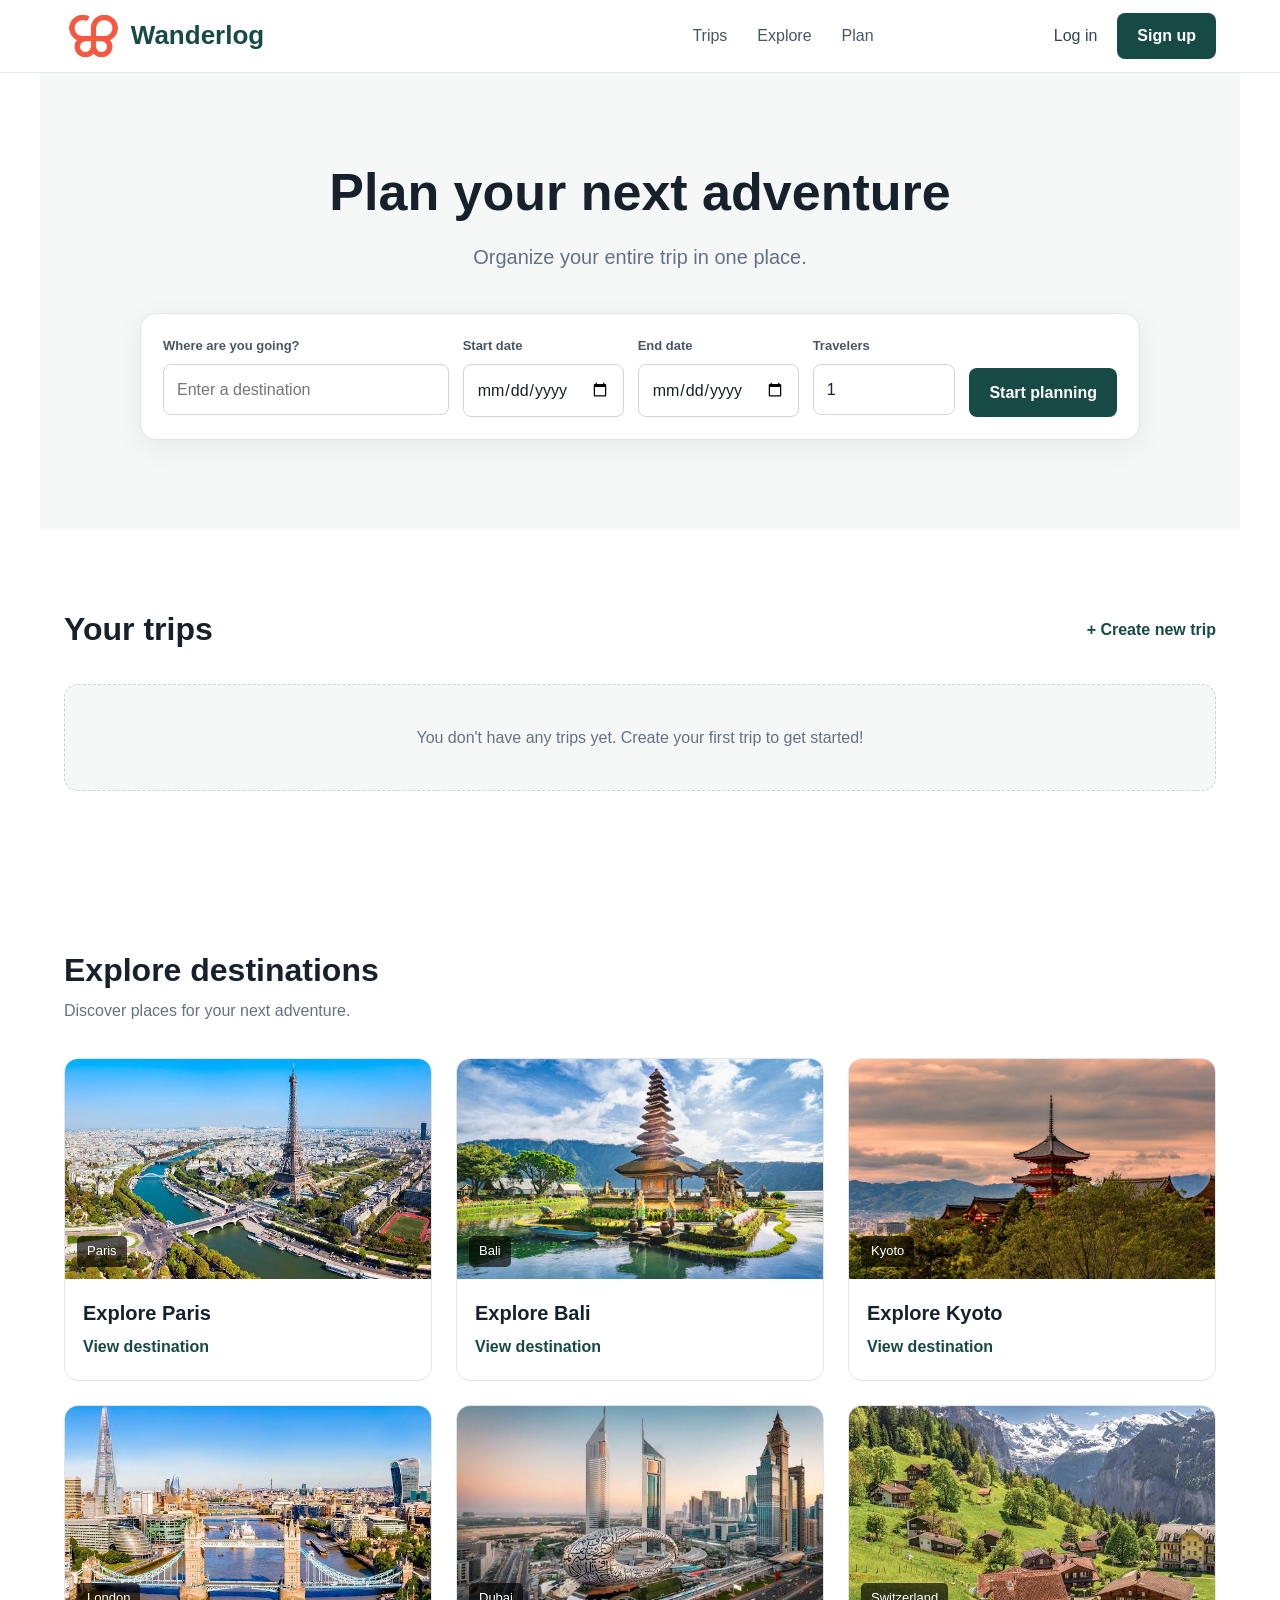
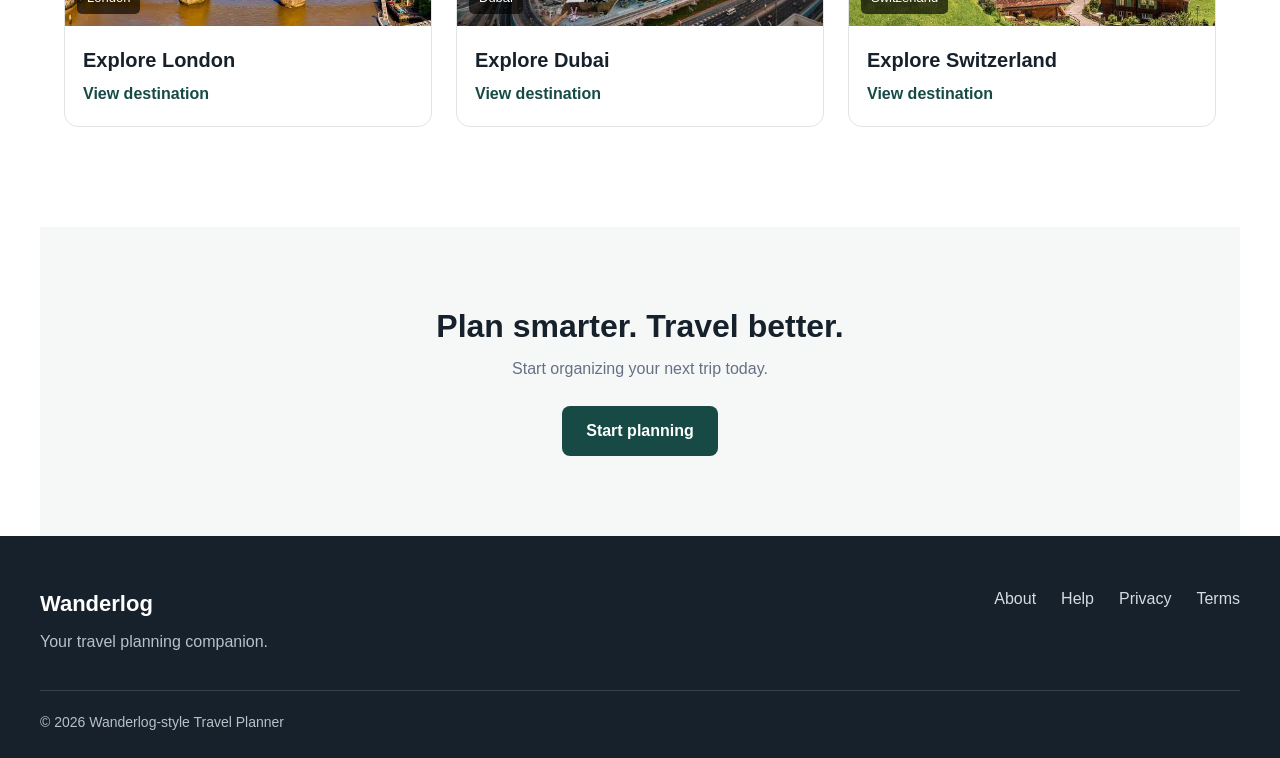
==== commit 5361e20b: "Complete Week 2 CRUD functionality" ====
--- a/index.html
+++ b/index.html
@@ -136,87 +136,12 @@
                 </button>
 
             </header>
-
-
-            <article class="trip-card">
-
-                <figure>
-                    <img
-                        src="japan.jpg"
-                        alt="Scenic view of Japan"
-                    >
-
-                    <figcaption>
-                        Japan Adventure
-                    </figcaption>
-                </figure>
-
-                <div class="trip-information">
-
-                    <header>
-                        <h3>
-                            Japan Adventure
-                        </h3>
-
-                        <p>
-                            Tokyo → Kyoto → Osaka
-                        </p>
-                    </header>
-
-                    <p class="trip-date">
-                        October 12 – October 22
+            
+                <div id="trip-list"></div>
+
+                    <p id="empty-state" hidden>
+                        You don't have any trips yet. Create your first trip to get started!
                     </p>
-
-                    <section
-                        class="itinerary"
-                        aria-labelledby="itinerary-heading"
-                    >
-
-                        <h4 id="itinerary-heading">
-                            Itinerary
-                        </h4>
-
-                        <ol>
-
-                            <li>
-                                <article>
-
-                                    <h5>
-                                        Day 1 — Tokyo
-                                    </h5>
-
-                                    <ul>
-                                        <li>Hotel</li>
-                                        <li>Restaurant</li>
-                                        <li>Sightseeing</li>
-                                    </ul>
-
-                                </article>
-                            </li>
-
-                            <li>
-                                <article>
-
-                                    <h5>
-                                        Day 2 — Tokyo
-                                    </h5>
-
-                                    <ul>
-                                        <li>Temple visit</li>
-                                        <li>Local food</li>
-                                        <li>Shopping</li>
-                                    </ul>
-
-                                </article>
-                            </li>
-
-                        </ol>
-
-                    </section>
-
-                </div>
-
-            </article>
 
         </section>
 
--- a/style.css
+++ b/style.css
@@ -770,4 +770,41 @@
     .modal-content {
         padding: 28px 20px;
     }
+}
+
+#trip-list {
+    display: grid;
+    gap: 24px;
+}
+
+#empty-state {
+    padding: 40px 20px;
+    text-align: center;
+    color: #667085;
+    background-color: #f5f8f7;
+    border: 1px dashed #cbd5d1;
+    border-radius: 14px;
+}
+
+.trip-actions {
+    display: flex;
+    gap: 10px;
+    margin-top: 25px;
+}
+
+.trip-actions button {
+    padding: 9px 16px;
+    border: 1px solid #d1d5db;
+    border-radius: 7px;
+    background-color: #ffffff;
+    cursor: pointer;
+    font-weight: 600;
+}
+
+.trip-actions button:hover {
+    background-color: #f5f8f7;
+}
+
+.delete-trip {
+    color: #b42318;
 }
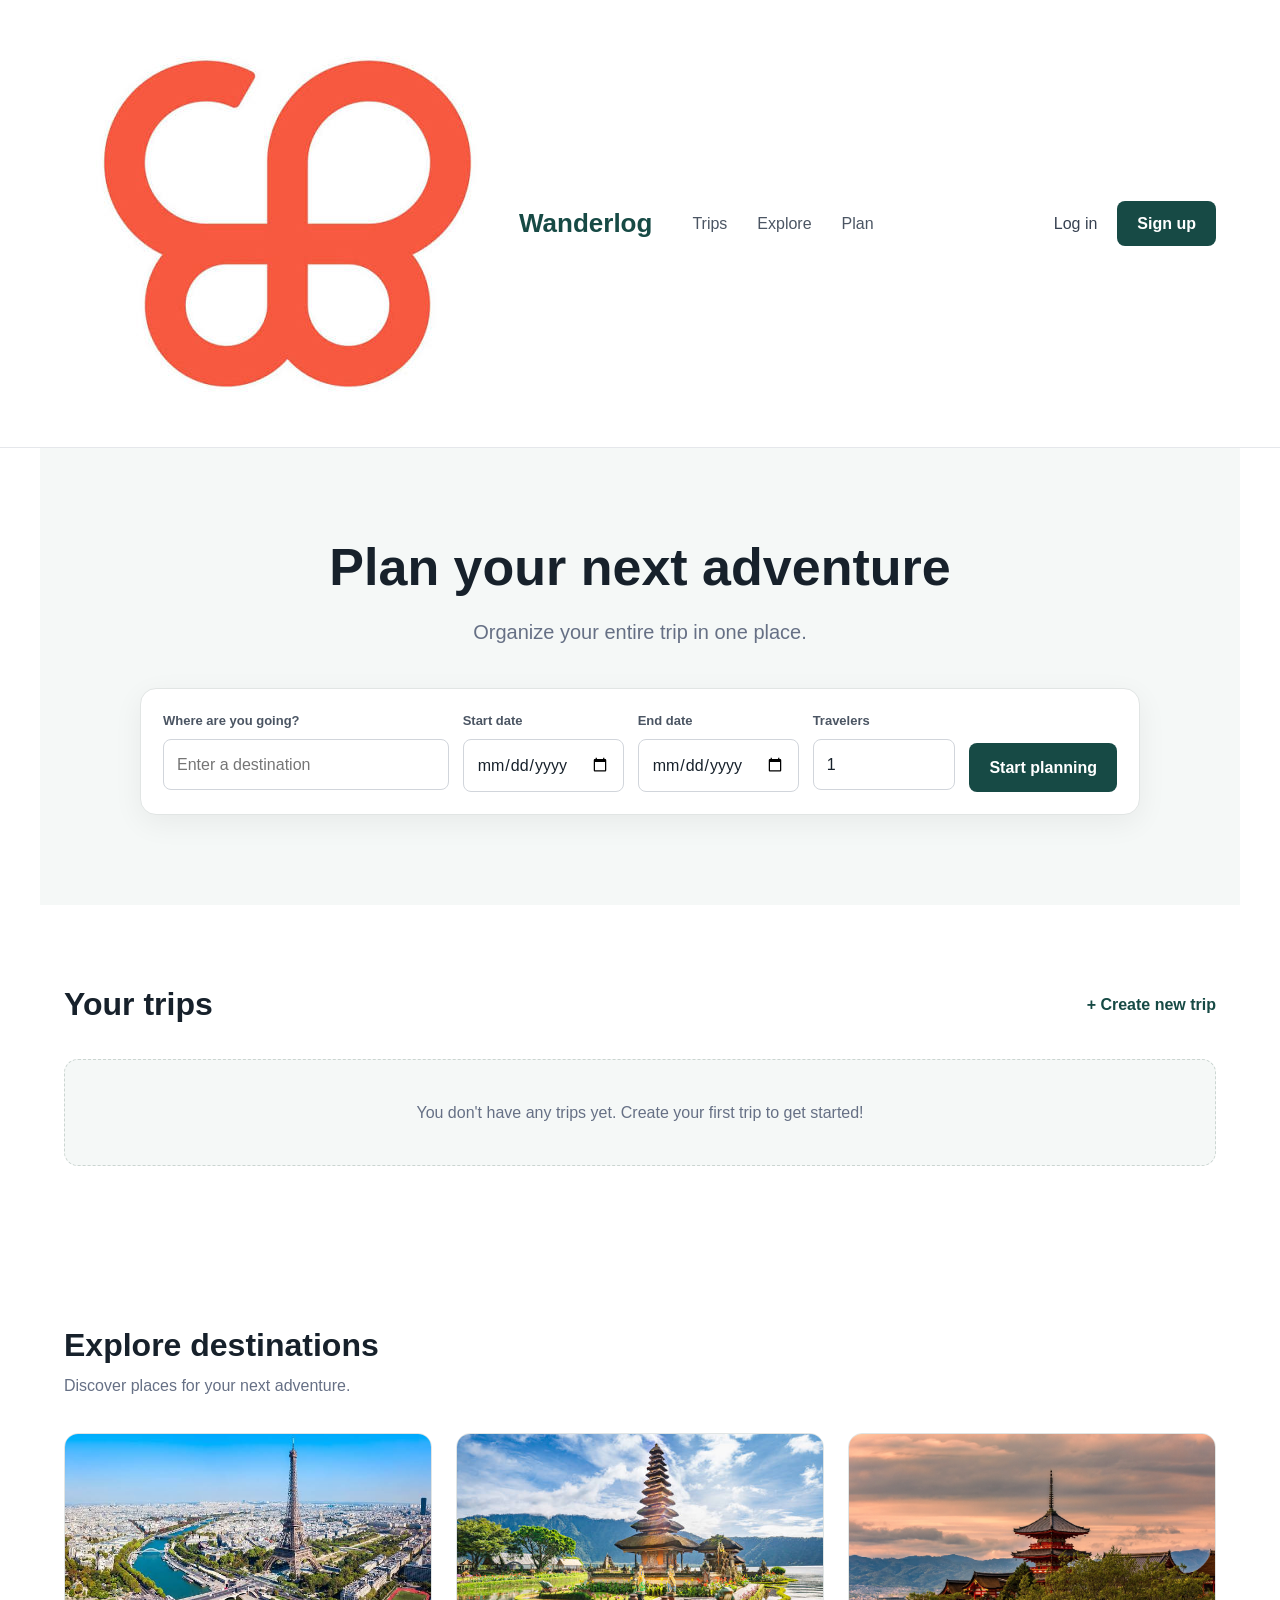
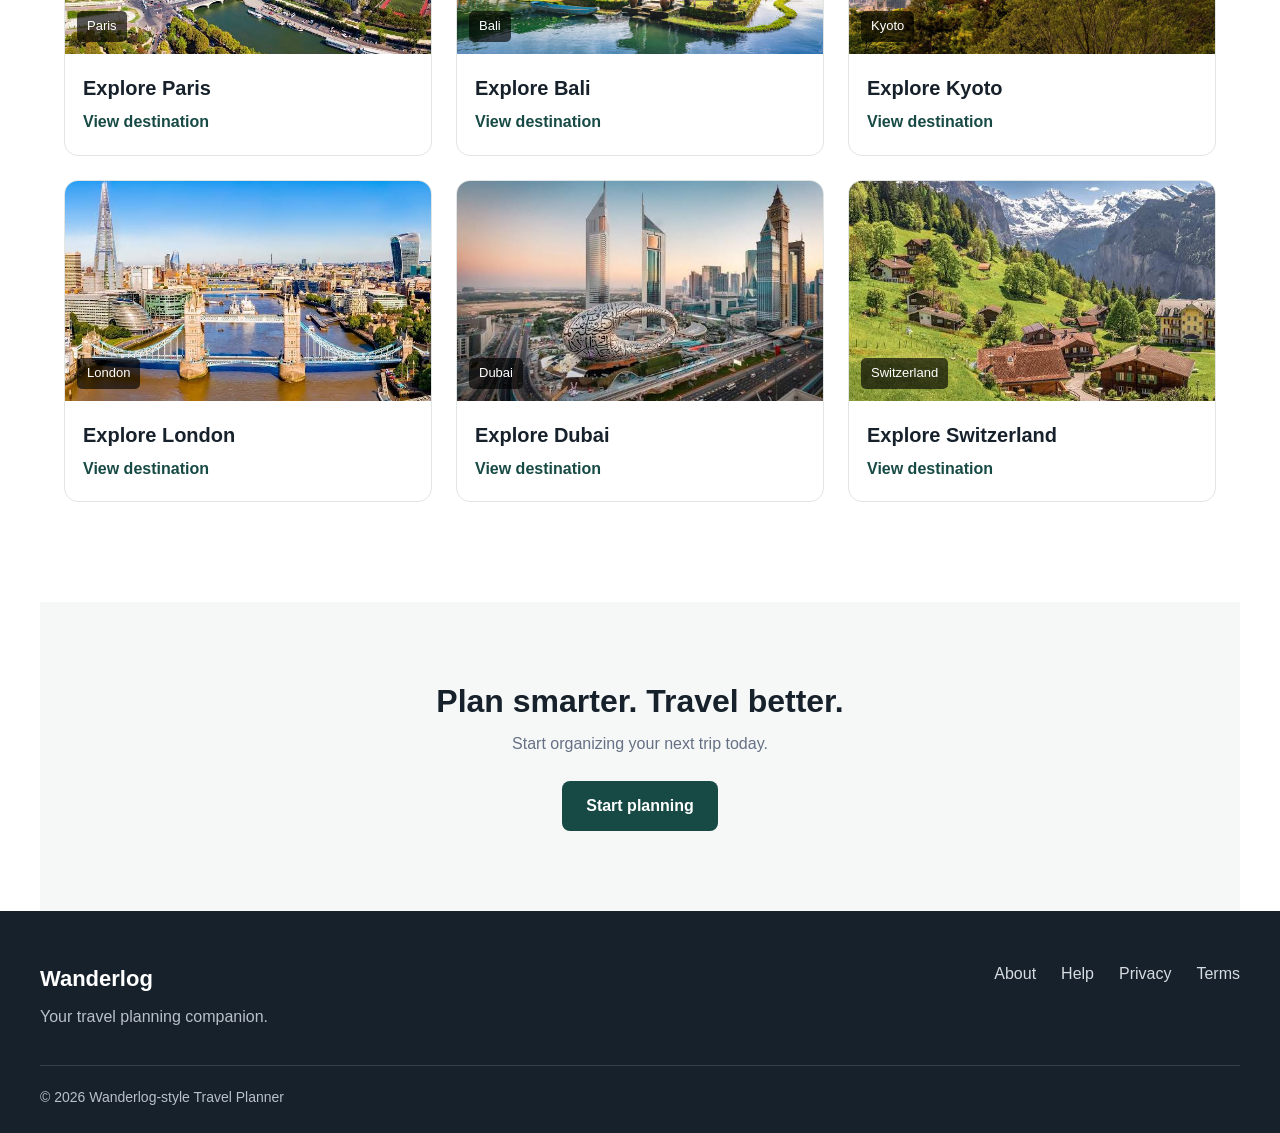
==== commit 5ea2fa43: "Complete Week 3 trip photos and public profile" ====
--- a/index.html
+++ b/index.html
@@ -456,8 +456,27 @@
                             placeholder="Add hotels, places to visit, restaurants, activities..."
                         ></textarea>
                     </div>
-
-
+                    
+                    <div>
+                        <label for="trip-photo">
+                            Trip cover photo
+                        </label>
+
+                        <input 
+                            type="file" 
+                            id="trip-photo" 
+                            name="trip-photo" 
+                            accept="image/*"
+                        >
+
+                        <img 
+                            id="photo-preview" 
+                            src="" 
+                            alt="Trip photo preview"
+                            hidden
+                        >
+</div>
+                    
                     <button type="submit">
                         Create trip
                     </button>
--- a/style.css
+++ b/style.css
@@ -22,7 +22,7 @@
 
 img {
     display: block;
-    width: 10%;
+    max-width: 100%;
     height: auto;
 }
 
@@ -807,4 +807,49 @@
 
 .delete-trip {
     color: #b42318;
+}
+
+#photo-preview {
+    width: 100%;
+    max-width: 300px;
+    height: 180px;
+    margin-top: 10px;
+    object-fit: cover;
+    border-radius: 10px;
+    border: 1px solid #d1d5db;
+}
+
+.trip-image-placeholder {
+    width: 100%;
+    height: 100%;
+    min-height: 350px;
+
+    display: flex;
+    align-items: center;
+    justify-content: center;
+
+    background-color: #f5f8f7;
+    color: #667085;
+
+    font-size: 16px;
+}
+
+.profile-page {
+    max-width: 1100px;
+    margin: 0 auto;
+}
+
+.profile-header {
+    text-align: center;
+    margin-bottom: 60px;
+}
+
+.profile-header h1 {
+    font-size: 42px;
+    margin-bottom: 10px;
+}
+
+.profile-header p {
+    color: #667085;
+    font-size: 18px;
 }
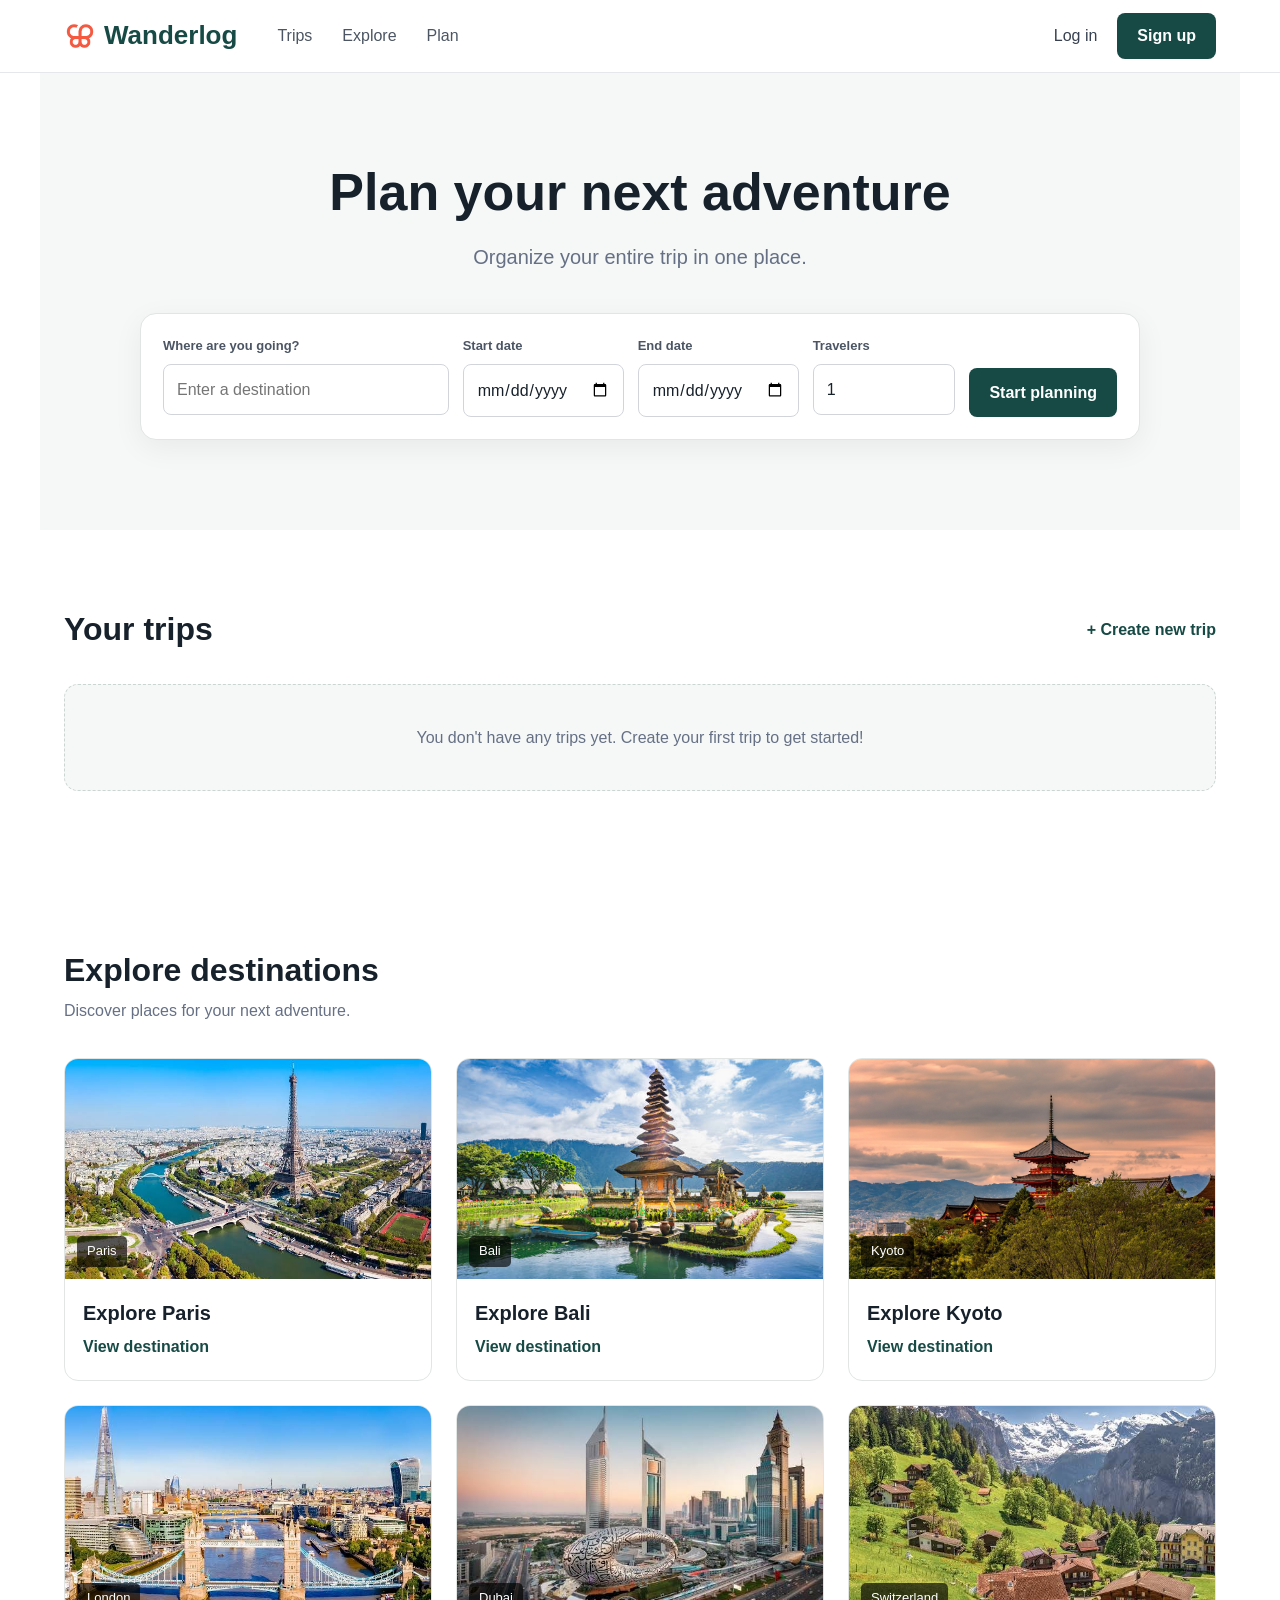
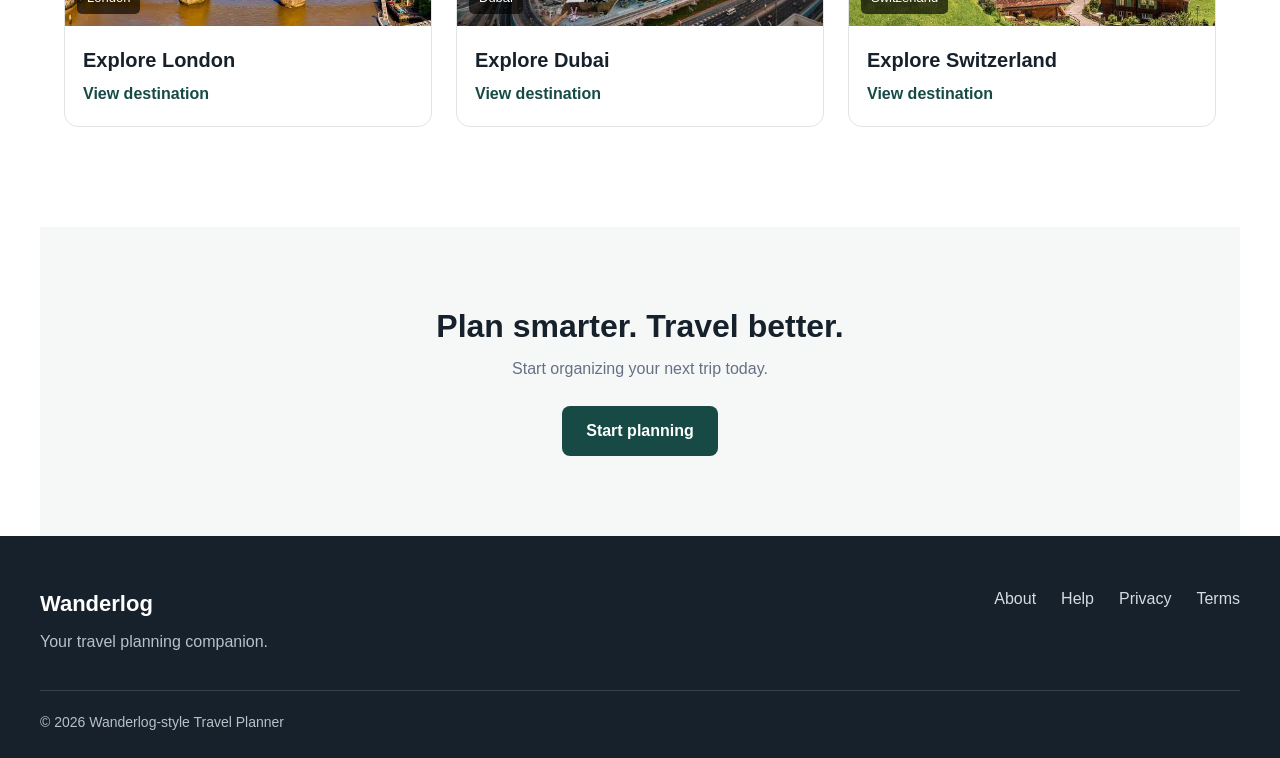
==== commit 4f1c766d: "Complete Week 4 polish and documentation" ====
--- a/index.html
+++ b/index.html
@@ -16,7 +16,7 @@
         <nav aria-label="Main navigation">
 
             <a href="/" class="logo" aria-label="Wanderlog Home">
-                <img src="images.jpeg" alt="">
+                <img src="images.jpeg" alt="Wanderlog logo">
                 <span>Wanderlog</span>
             </a>
 
--- a/style.css
+++ b/style.css
@@ -26,6 +26,12 @@
     height: auto;
 }
 
+.logo img {
+    width: 32px;
+    height: 32px;
+    object-fit: contain;
+}
+
 ul,
 ol {
     list-style: none;
@@ -37,6 +43,10 @@
     font: inherit;
 }
 
+a,
+button {
+    transition: all 0.2s ease;
+}
 
 body > header {
     border-bottom: 1px solid #e5e7eb;
@@ -852,4 +862,25 @@
 .profile-header p {
     color: #667085;
     font-size: 18px;
+}
+
+#planner-form button:hover,
+#trip-form > button:hover,
+.call-to-action > a:hover {
+    background-color: #103a36;
+    transform: translateY(-1px);
+}
+
+#planner-form button:active,
+#trip-form > button:active,
+.call-to-action > a:active {
+    transform: translateY(0);
+}
+
+a:focus-visible,
+button:focus-visible,
+input:focus-visible,
+textarea:focus-visible {
+    outline: 3px solid #8bb8b0;
+    outline-offset: 3px;
 }
